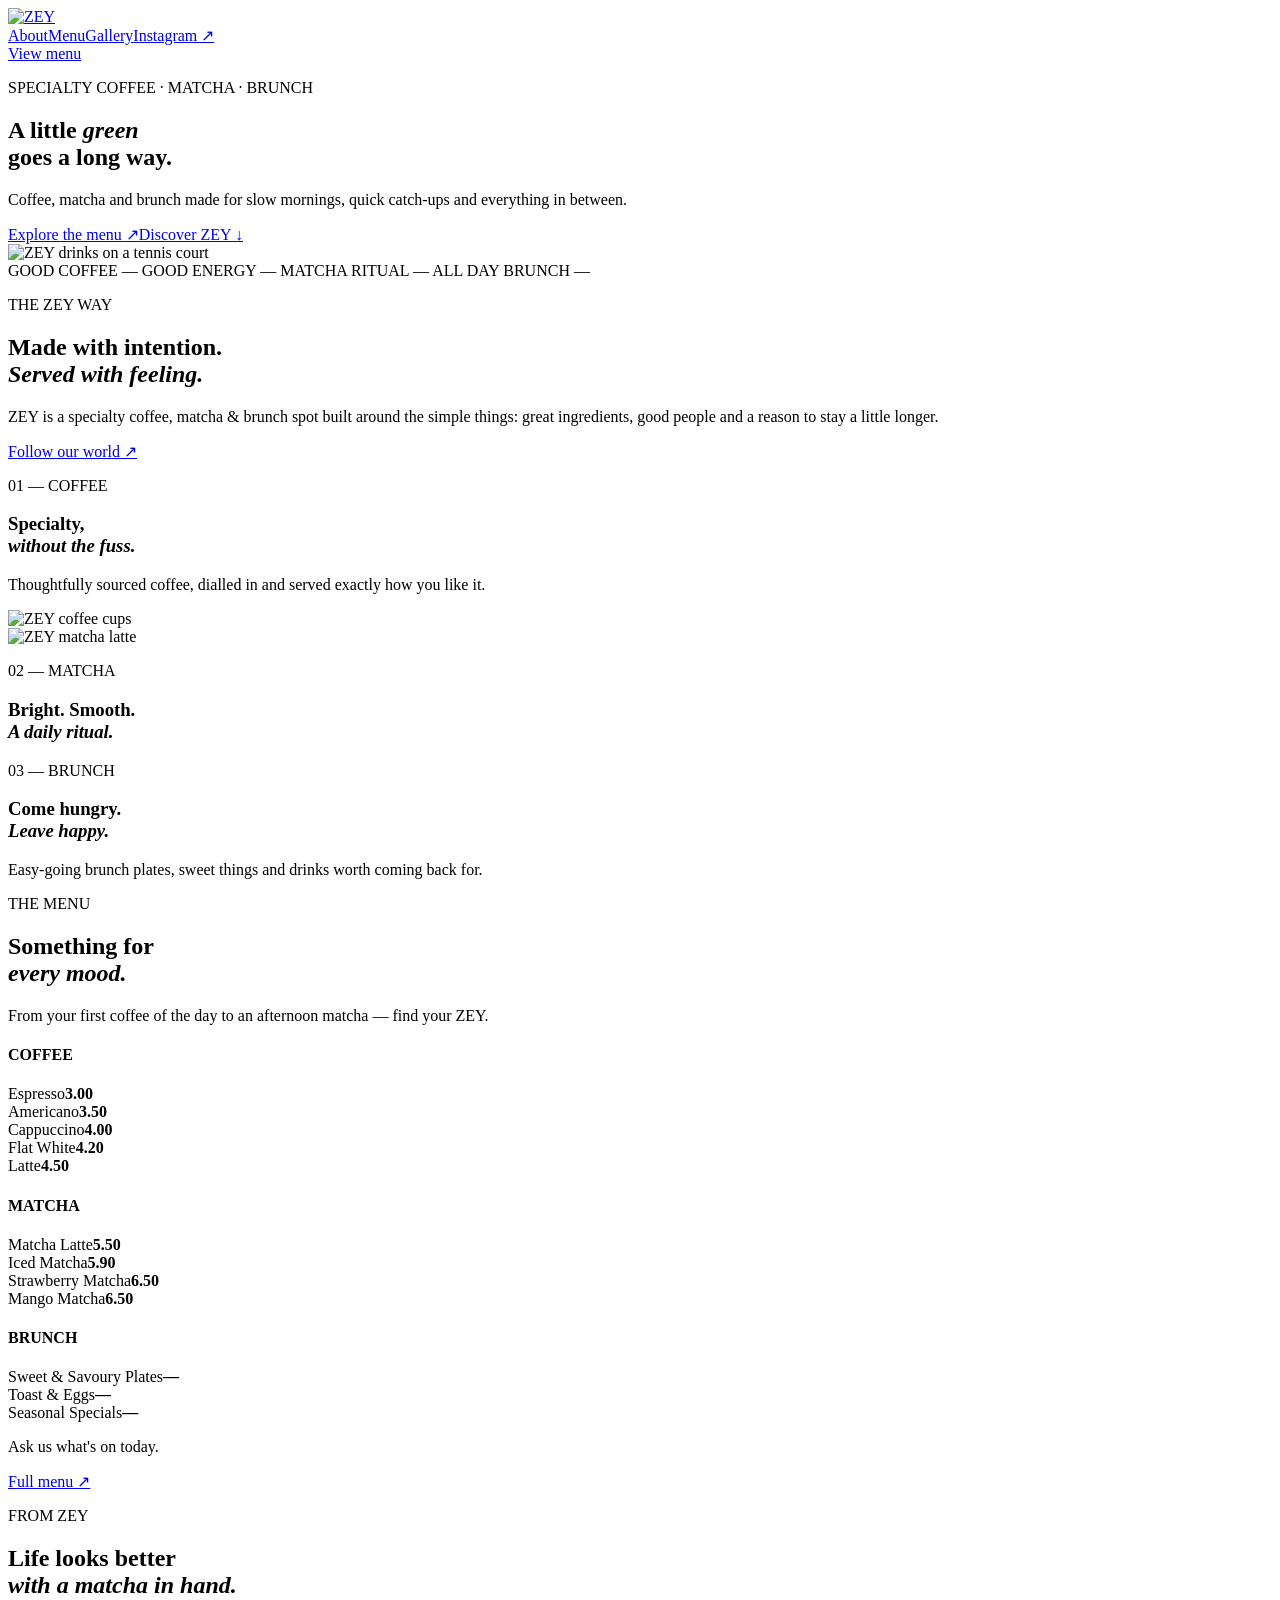
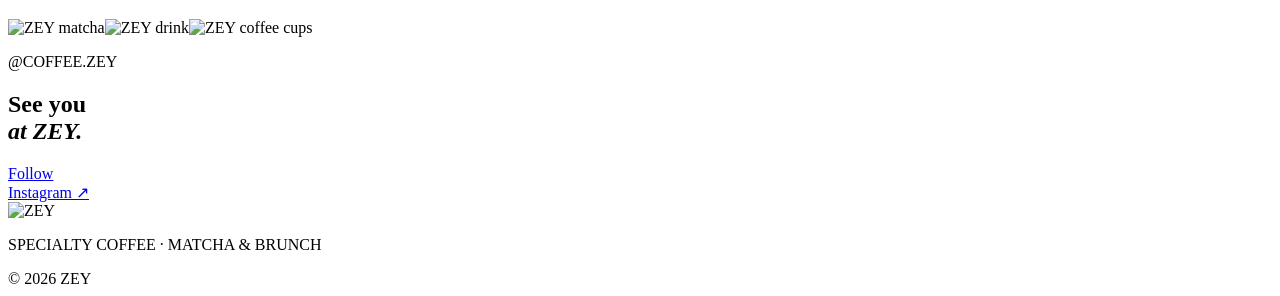
==== index.html @ 864c899f "Build initial Coffee Zey landing page" ====
<!doctype html><html lang="de"><head><meta charset="UTF-8"><meta name="viewport" content="width=device-width,initial-scale=1"><title>ZEY — Specialty Coffee, Matcha & Brunch</title><meta name="description" content="ZEY — Specialty Coffee, Matcha & Brunch."><link rel="preconnect" href="https://fonts.googleapis.com"><link rel="preconnect" href="https://fonts.gstatic.com" crossorigin><link href="https://fonts.googleapis.com/css2?family=DM+Sans:wght@400;500;600&family=Playfair+Display:ital,wght@0,500;0,600;1,500&display=swap" rel="stylesheet"><link rel="stylesheet" href="style.css"></head><body><header class="nav"><a class="brand" href="#top"><img src="assets/logo.png" alt="ZEY"></a><nav><a href="#story">About</a><a href="#menu">Menu</a><a href="#gallery">Gallery</a><a href="https://www.instagram.com/coffee.zey/" target="_blank" rel="noreferrer">Instagram ↗</a></nav><a class="nav-cta" href="#menu">View menu</a></header><main id="top"><section class="hero"><div class="hero-copy"><p class="eyebrow">SPECIALTY COFFEE · MATCHA · BRUNCH</p><h1>A little <em>green</em><br>goes a long way.</h1><p class="lead">Coffee, matcha and brunch made for slow mornings, quick catch-ups and everything in between.</p><div class="actions"><a class="button dark" href="#menu">Explore the menu <span>↗</span></a><a class="text-link" href="#story">Discover ZEY ↓</a></div></div><div class="hero-image"><img src="assets/tennis.png" alt="ZEY drinks on a tennis court"></div></section><section class="marquee"><div>GOOD COFFEE — GOOD ENERGY — MATCHA RITUAL — ALL DAY BRUNCH — </div></section><section class="intro" id="story"><div><p class="eyebrow">THE ZEY WAY</p><h2>Made with intention.<br><em>Served with feeling.</em></h2></div><div class="intro-text"><p>ZEY is a specialty coffee, matcha & brunch spot built around the simple things: great ingredients, good people and a reason to stay a little longer.</p><a class="text-link" href="https://www.instagram.com/coffee.zey/" target="_blank" rel="noreferrer">Follow our world ↗</a></div></section><section class="feature-grid"><article class="feature feature-dark"><p class="eyebrow">01 — COFFEE</p><h3>Specialty,<br><em>without the fuss.</em></h3><p>Thoughtfully sourced coffee, dialled in and served exactly how you like it.</p></article><article class="feature feature-image"><img src="assets/cups.png" alt="ZEY coffee cups"></article><article class="feature feature-matcha"><img src="assets/matcha-hand.png" alt="ZEY matcha latte"><div><p class="eyebrow">02 — MATCHA</p><h3>Bright. Smooth.<br><em>A daily ritual.</em></h3></div></article><article class="feature feature-cream"><p class="eyebrow">03 — BRUNCH</p><h3>Come hungry.<br><em>Leave happy.</em></h3><p>Easy-going brunch plates, sweet things and drinks worth coming back for.</p></article></section><section class="menu" id="menu"><div class="menu-head"><div><p class="eyebrow">THE MENU</p><h2>Something for<br><em>every mood.</em></h2></div><p>From your first coffee of the day to an afternoon matcha — find your ZEY.</p></div><div class="menu-columns"><div><h4>COFFEE</h4><div class="menu-item"><span>Espresso</span><b>3.00</b></div><div class="menu-item"><span>Americano</span><b>3.50</b></div><div class="menu-item"><span>Cappuccino</span><b>4.00</b></div><div class="menu-item"><span>Flat White</span><b>4.20</b></div><div class="menu-item"><span>Latte</span><b>4.50</b></div></div><div><h4>MATCHA</h4><div class="menu-item"><span>Matcha Latte</span><b>5.50</b></div><div class="menu-item"><span>Iced Matcha</span><b>5.90</b></div><div class="menu-item"><span>Strawberry Matcha</span><b>6.50</b></div><div class="menu-item"><span>Mango Matcha</span><b>6.50</b></div></div><div><h4>BRUNCH</h4><div class="menu-item"><span>Sweet & Savoury Plates</span><b>—</b></div><div class="menu-item"><span>Toast & Eggs</span><b>—</b></div><div class="menu-item"><span>Seasonal Specials</span><b>—</b></div><p class="small">Ask us what's on today.</p></div></div><a class="button cream" href="https://sites.google.com/view/coffee-zey-menu/startseite" target="_blank" rel="noreferrer">Full menu ↗</a></section><section class="gallery" id="gallery"><div class="gallery-title"><p class="eyebrow">FROM ZEY</p><h2>Life looks better<br><em>with a matcha in hand.</em></h2></div><div class="gallery-grid"><img src="assets/matcha-bag.png" alt="ZEY matcha"><img class="tall" src="assets/drink.png" alt="ZEY drink"><img src="assets/cups.png" alt="ZEY coffee cups"></div></section><section class="social"><div><p class="eyebrow">@COFFEE.ZEY</p><h2>See you<br><em>at ZEY.</em></h2></div><a class="circle-button" href="https://www.instagram.com/coffee.zey/" target="_blank" rel="noreferrer">Follow<br>Instagram ↗</a></section></main><footer><img src="assets/logo.png" alt="ZEY"><p>SPECIALTY COFFEE · MATCHA & BRUNCH</p><span>© 2026 ZEY</span></footer></body></html>
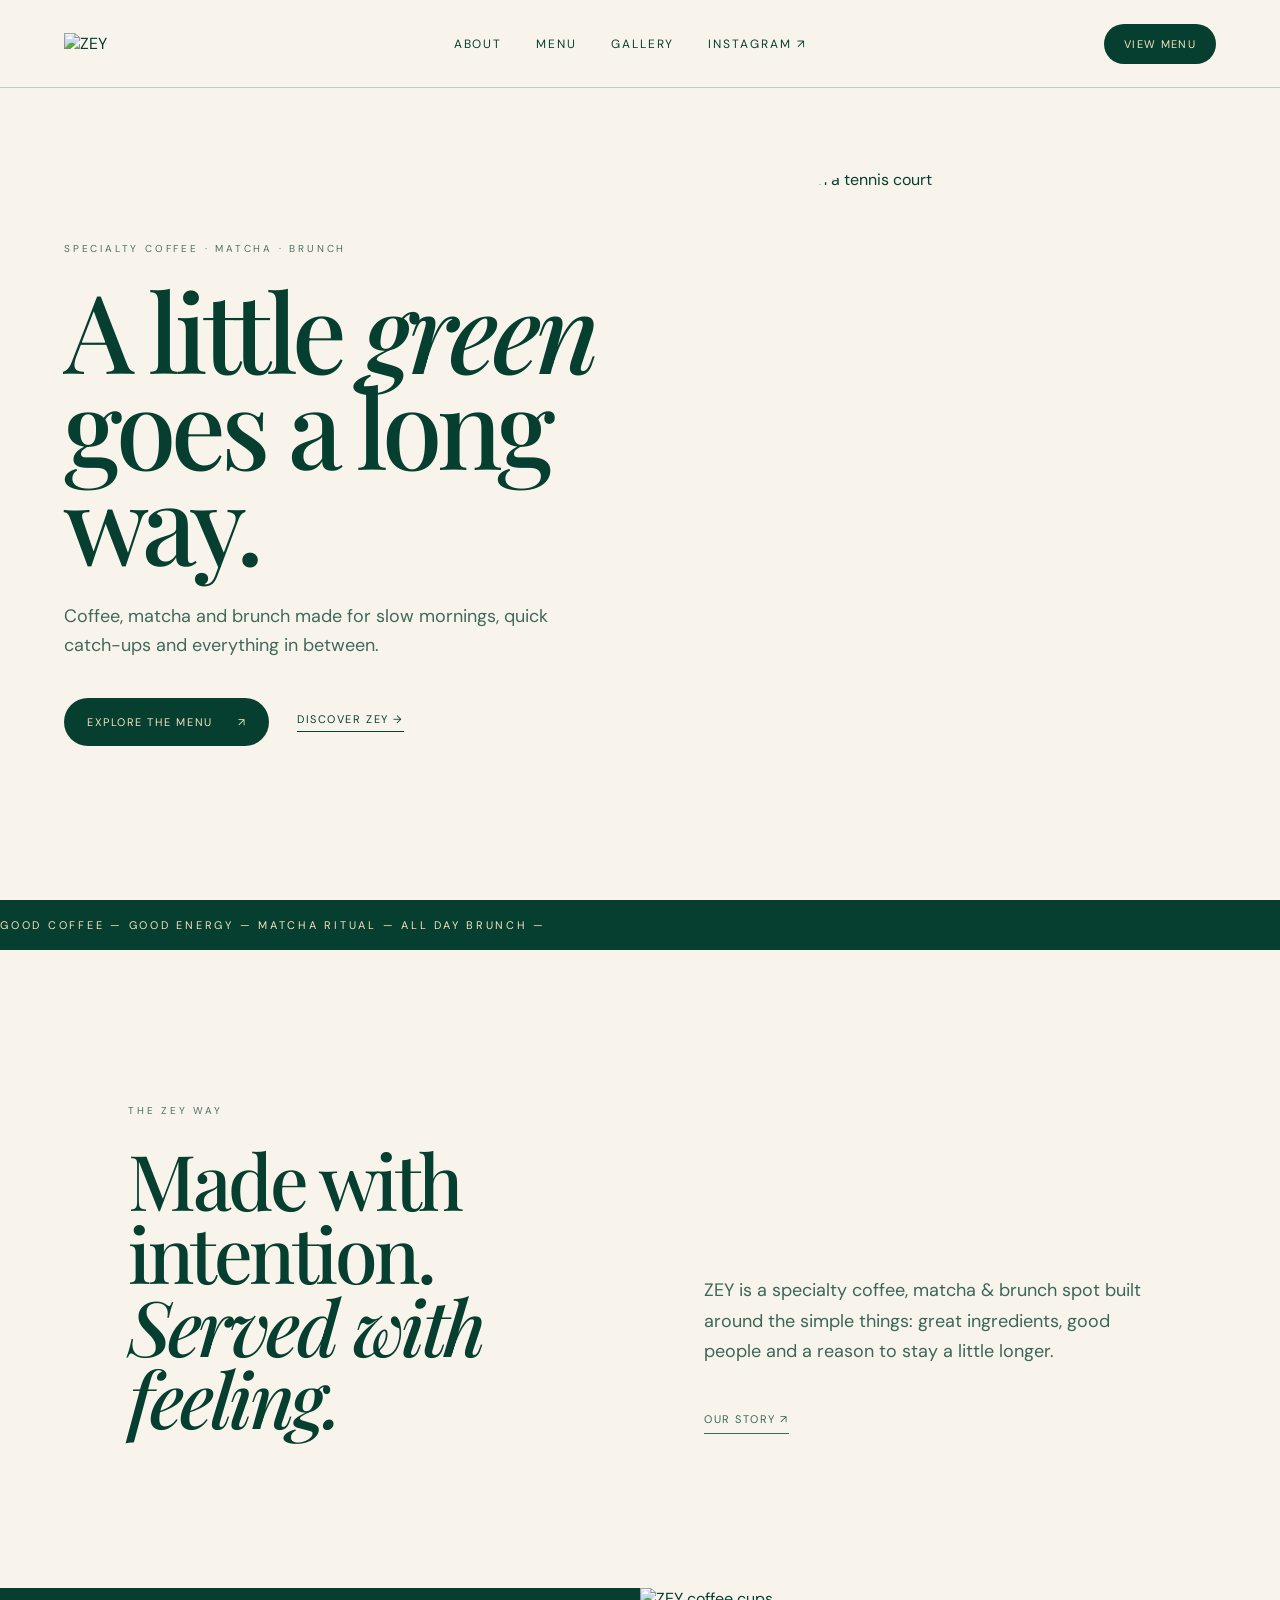
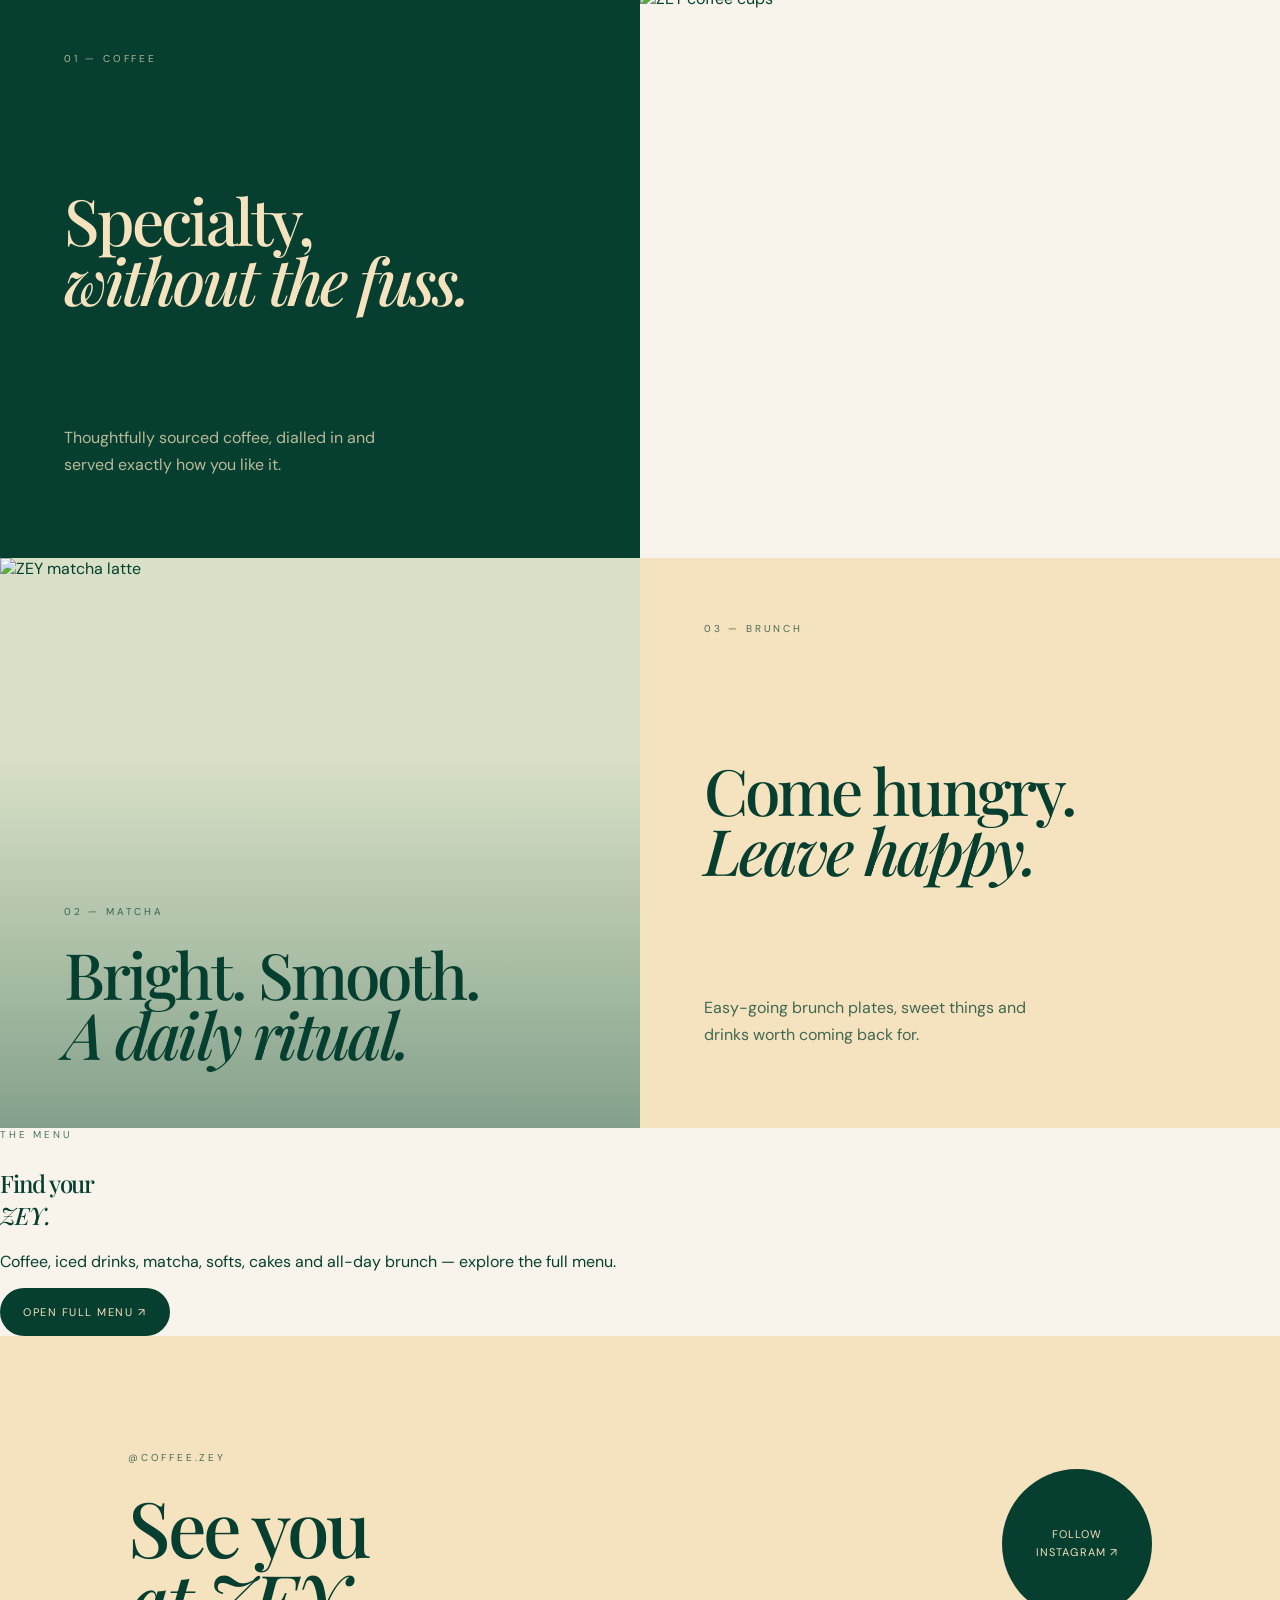
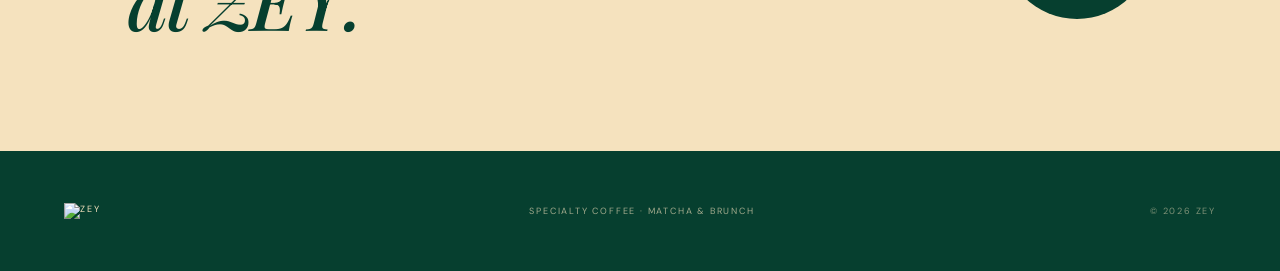
==== commit b701ed43: "Build multi-page ZEY homepage" ====
--- a/index.html
+++ b/index.html
@@ -1 +1,21 @@
-<!doctype html><html lang="de"><head><meta charset="UTF-8"><meta name="viewport" content="width=device-width,initial-scale=1"><title>ZEY — Specialty Coffee, Matcha & Brunch</title><meta name="description" content="ZEY — Specialty Coffee, Matcha & Brunch."><link rel="preconnect" href="https://fonts.googleapis.com"><link rel="preconnect" href="https://fonts.gstatic.com" crossorigin><link href="https://fonts.googleapis.com/css2?family=DM+Sans:wght@400;500;600&family=Playfair+Display:ital,wght@0,500;0,600;1,500&display=swap" rel="stylesheet"><link rel="stylesheet" href="style.css"></head><body><header class="nav"><a class="brand" href="#top"><img src="assets/logo.png" alt="ZEY"></a><nav><a href="#story">About</a><a href="#menu">Menu</a><a href="#gallery">Gallery</a><a href="https://www.instagram.com/coffee.zey/" target="_blank" rel="noreferrer">Instagram ↗</a></nav><a class="nav-cta" href="#menu">View menu</a></header><main id="top"><section class="hero"><div class="hero-copy"><p class="eyebrow">SPECIALTY COFFEE · MATCHA · BRUNCH</p><h1>A little <em>green</em><br>goes a long way.</h1><p class="lead">Coffee, matcha and brunch made for slow mornings, quick catch-ups and everything in between.</p><div class="actions"><a class="button dark" href="#menu">Explore the menu <span>↗</span></a><a class="text-link" href="#story">Discover ZEY ↓</a></div></div><div class="hero-image"><img src="assets/tennis.png" alt="ZEY drinks on a tennis court"></div></section><section class="marquee"><div>GOOD COFFEE — GOOD ENERGY — MATCHA RITUAL — ALL DAY BRUNCH — </div></section><section class="intro" id="story"><div><p class="eyebrow">THE ZEY WAY</p><h2>Made with intention.<br><em>Served with feeling.</em></h2></div><div class="intro-text"><p>ZEY is a specialty coffee, matcha & brunch spot built around the simple things: great ingredients, good people and a reason to stay a little longer.</p><a class="text-link" href="https://www.instagram.com/coffee.zey/" target="_blank" rel="noreferrer">Follow our world ↗</a></div></section><section class="feature-grid"><article class="feature feature-dark"><p class="eyebrow">01 — COFFEE</p><h3>Specialty,<br><em>without the fuss.</em></h3><p>Thoughtfully sourced coffee, dialled in and served exactly how you like it.</p></article><article class="feature feature-image"><img src="assets/cups.png" alt="ZEY coffee cups"></article><article class="feature feature-matcha"><img src="assets/matcha-hand.png" alt="ZEY matcha latte"><div><p class="eyebrow">02 — MATCHA</p><h3>Bright. Smooth.<br><em>A daily ritual.</em></h3></div></article><article class="feature feature-cream"><p class="eyebrow">03 — BRUNCH</p><h3>Come hungry.<br><em>Leave happy.</em></h3><p>Easy-going brunch plates, sweet things and drinks worth coming back for.</p></article></section><section class="menu" id="menu"><div class="menu-head"><div><p class="eyebrow">THE MENU</p><h2>Something for<br><em>every mood.</em></h2></div><p>From your first coffee of the day to an afternoon matcha — find your ZEY.</p></div><div class="menu-columns"><div><h4>COFFEE</h4><div class="menu-item"><span>Espresso</span><b>3.00</b></div><div class="menu-item"><span>Americano</span><b>3.50</b></div><div class="menu-item"><span>Cappuccino</span><b>4.00</b></div><div class="menu-item"><span>Flat White</span><b>4.20</b></div><div class="menu-item"><span>Latte</span><b>4.50</b></div></div><div><h4>MATCHA</h4><div class="menu-item"><span>Matcha Latte</span><b>5.50</b></div><div class="menu-item"><span>Iced Matcha</span><b>5.90</b></div><div class="menu-item"><span>Strawberry Matcha</span><b>6.50</b></div><div class="menu-item"><span>Mango Matcha</span><b>6.50</b></div></div><div><h4>BRUNCH</h4><div class="menu-item"><span>Sweet & Savoury Plates</span><b>—</b></div><div class="menu-item"><span>Toast & Eggs</span><b>—</b></div><div class="menu-item"><span>Seasonal Specials</span><b>—</b></div><p class="small">Ask us what's on today.</p></div></div><a class="button cream" href="https://sites.google.com/view/coffee-zey-menu/startseite" target="_blank" rel="noreferrer">Full menu ↗</a></section><section class="gallery" id="gallery"><div class="gallery-title"><p class="eyebrow">FROM ZEY</p><h2>Life looks better<br><em>with a matcha in hand.</em></h2></div><div class="gallery-grid"><img src="assets/matcha-bag.png" alt="ZEY matcha"><img class="tall" src="assets/drink.png" alt="ZEY drink"><img src="assets/cups.png" alt="ZEY coffee cups"></div></section><section class="social"><div><p class="eyebrow">@COFFEE.ZEY</p><h2>See you<br><em>at ZEY.</em></h2></div><a class="circle-button" href="https://www.instagram.com/coffee.zey/" target="_blank" rel="noreferrer">Follow<br>Instagram ↗</a></section></main><footer><img src="assets/logo.png" alt="ZEY"><p>SPECIALTY COFFEE · MATCHA & BRUNCH</p><span>© 2026 ZEY</span></footer></body></html>+<!doctype html>
+<html lang="en">
+<head>
+<meta charset="UTF-8"><meta name="viewport" content="width=device-width,initial-scale=1">
+<title>ZEY — Specialty Coffee, Matcha & Brunch</title>
+<meta name="description" content="ZEY — Specialty Coffee, Matcha & Brunch.">
+<link rel="preconnect" href="https://fonts.googleapis.com"><link rel="preconnect" href="https://fonts.gstatic.com" crossorigin>
+<link href="https://fonts.googleapis.com/css2?family=DM+Sans:wght@400;500;600&family=Playfair+Display:ital,wght@0,500;0,600;1,500&display=swap" rel="stylesheet"><link rel="stylesheet" href="style.css">
+</head>
+<body>
+<header class="nav"><a class="brand" href="index.html"><img src="assets/logo.png" alt="ZEY"></a><nav><a href="about.html">About</a><a href="menu.html">Menu</a><a href="gallery.html">Gallery</a><a href="https://www.instagram.com/coffee.zey/" target="_blank" rel="noreferrer">Instagram ↗</a></nav><a class="nav-cta" href="menu.html">View menu</a></header>
+<main>
+<section class="hero"><div class="hero-copy"><p class="eyebrow">SPECIALTY COFFEE · MATCHA · BRUNCH</p><h1>A little <em>green</em><br>goes a long way.</h1><p class="lead">Coffee, matcha and brunch made for slow mornings, quick catch-ups and everything in between.</p><div class="actions"><a class="button dark" href="menu.html">Explore the menu <span>↗</span></a><a class="text-link" href="about.html">Discover ZEY →</a></div></div><div class="hero-image"><img src="assets/tennis.png" alt="ZEY drinks on a tennis court"></div></section>
+<section class="marquee"><div>GOOD COFFEE — GOOD ENERGY — MATCHA RITUAL — ALL DAY BRUNCH — </div></section>
+<section class="intro"><div><p class="eyebrow">THE ZEY WAY</p><h2>Made with intention.<br><em>Served with feeling.</em></h2></div><div class="intro-text"><p>ZEY is a specialty coffee, matcha & brunch spot built around the simple things: great ingredients, good people and a reason to stay a little longer.</p><a class="text-link" href="about.html">Our story ↗</a></div></section>
+<section class="feature-grid"><article class="feature feature-dark"><p class="eyebrow">01 — COFFEE</p><h3>Specialty,<br><em>without the fuss.</em></h3><p>Thoughtfully sourced coffee, dialled in and served exactly how you like it.</p></article><article class="feature feature-image"><img src="assets/cups.png" alt="ZEY coffee cups"></article><article class="feature feature-matcha"><img src="assets/matcha-hand.png" alt="ZEY matcha latte"><div><p class="eyebrow">02 — MATCHA</p><h3>Bright. Smooth.<br><em>A daily ritual.</em></h3></div></article><article class="feature feature-cream"><p class="eyebrow">03 — BRUNCH</p><h3>Come hungry.<br><em>Leave happy.</em></h3><p>Easy-going brunch plates, sweet things and drinks worth coming back for.</p></article></section>
+<section class="home-menu"><div><p class="eyebrow">THE MENU</p><h2>Find your<br><em>ZEY.</em></h2></div><p class="home-menu-copy">Coffee, iced drinks, matcha, softs, cakes and all-day brunch — explore the full menu.</p><a class="button dark" href="menu.html">Open full menu ↗</a></section>
+<section class="social"><div><p class="eyebrow">@COFFEE.ZEY</p><h2>See you<br><em>at ZEY.</em></h2></div><a class="circle-button" href="https://www.instagram.com/coffee.zey/" target="_blank" rel="noreferrer">Follow<br>Instagram ↗</a></section>
+</main>
+<footer><img src="assets/logo.png" alt="ZEY"><p>SPECIALTY COFFEE · MATCHA & BRUNCH</p><span>© 2026 ZEY</span></footer>
+</body></html>
--- a/style.css
+++ b/style.css
@@ -0,0 +1 @@
+:root{--green:#063f2f;--cream:#f5e2be;--ink:#10382d;--paper:#f8f4eb;--line:rgba(6,63,47,.22)}*{box-sizing:border-box}html{scroll-behavior:smooth}body{margin:0;background:var(--paper);color:var(--green);font-family:'DM Sans',sans-serif}a{color:inherit;text-decoration:none}.nav{height:88px;padding:0 5vw;display:flex;align-items:center;justify-content:space-between;border-bottom:1px solid var(--line);position:sticky;top:0;background:rgba(248,244,235,.92);backdrop-filter:blur(12px);z-index:10}.brand img{width:92px;display:block}.nav nav{display:flex;gap:34px;font-size:12px;letter-spacing:.16em;text-transform:uppercase}.nav nav a{transition:opacity .2s}.nav nav a:hover{opacity:.55}.nav-cta{background:var(--green);color:var(--cream);padding:13px 20px;border-radius:100px;font-size:11px;letter-spacing:.12em;text-transform:uppercase}.hero{min-height:calc(100vh - 88px);padding:6vw 5vw;display:grid;grid-template-columns:1fr .9fr;gap:7vw;align-items:center}.hero-copy{max-width:720px}.eyebrow{font-size:10px;letter-spacing:.28em;text-transform:uppercase;margin:0 0 26px;opacity:.72}.hero h1,h2,h3{font-family:'Playfair Display',serif;font-weight:500;letter-spacing:-.045em}.hero h1{font-size:clamp(64px,8.5vw,132px);line-height:.88;margin:0 0 34px}.hero h1 em,h2 em,h3 em{font-weight:500}.lead{font-size:18px;line-height:1.6;max-width:500px;opacity:.76}.actions{display:flex;align-items:center;gap:28px;margin-top:38px}.button{display:inline-flex;gap:25px;align-items:center;padding:17px 23px;border-radius:100px;font-size:11px;letter-spacing:.14em;text-transform:uppercase}.button.dark{background:var(--green);color:var(--cream)}.button.cream{background:var(--cream);color:var(--green);margin-top:42px}.text-link{font-size:11px;letter-spacing:.14em;text-transform:uppercase;border-bottom:1px solid currentColor;padding-bottom:5px}.hero-image{height:650px;overflow:hidden;border-radius:180px 180px 0 0}.hero-image img{width:100%;height:100%;object-fit:cover;display:block}.marquee{background:var(--green);color:var(--cream);overflow:hidden;white-space:nowrap;padding:18px 0;font-size:11px;letter-spacing:.25em}.marquee div{animation:scroll 24s linear infinite;width:max-content}@keyframes scroll{to{transform:translateX(-30%)}}.intro{padding:12vw 10vw;display:grid;grid-template-columns:1fr 1fr;gap:10vw;align-items:end}.intro h2,.menu h2,.gallery h2,.social h2{font-size:clamp(48px,6vw,90px);line-height:.95;margin:0}.intro-text{max-width:470px;font-size:18px;line-height:1.7;opacity:.78}.intro-text .text-link{display:inline-block;margin-top:25px}.feature-grid{display:grid;grid-template-columns:1fr 1fr}.feature{min-height:570px;padding:5vw;display:flex;flex-direction:column;justify-content:space-between}.feature-dark{background:var(--green);color:var(--cream)}.feature h3{font-size:clamp(45px,5vw,78px);line-height:.94;margin:0}.feature p:last-child{max-width:340px;line-height:1.65;opacity:.75}.feature-image{padding:0}.feature-image img,.feature-matcha img{width:100%;height:100%;object-fit:cover}.feature-matcha{padding:0;position:relative;overflow:hidden;background:#d8e1c7;color:var(--green)}.feature-matcha img{position:absolute;inset:0}.feature-matcha div{position:relative;z-index:1;padding:5vw;min-height:570px;display:flex;flex-direction:column;justify-content:flex-end;background:linear-gradient(transparent 35%,rgba(6,63,47,.4))}.feature-cream{background:var(--cream)}.menu{background:var(--green);color:var(--cream);padding:10vw 10vw 11vw}.menu-head{display:flex;justify-content:space-between;gap:10vw;align-items:end;margin-bottom:7vw}.menu-head>p{max-width:350px;line-height:1.7;opacity:.7}.menu-columns{display:grid;grid-template-columns:repeat(3,1fr);gap:7vw}.menu-columns h4{font-size:11px;letter-spacing:.25em;border-bottom:1px solid rgba(245,226,190,.3);padding-bottom:18px}.menu-item{display:flex;justify-content:space-between;gap:20px;padding:17px 0;border-bottom:1px solid rgba(245,226,190,.12);font-size:14px}.menu-item b{font-weight:400}.small{font-size:11px;opacity:.55;margin-top:20px}.gallery{padding:11vw 5vw}.gallery-title{text-align:center;margin-bottom:7vw}.gallery-grid{display:grid;grid-template-columns:1fr 1.25fr 1fr;gap:18px;align-items:start}.gallery-grid img{width:100%;height:430px;object-fit:cover}.gallery-grid .tall{height:590px}.social{background:var(--cream);padding:9vw 10vw;display:flex;align-items:center;justify-content:space-between;gap:40px}.circle-button{width:150px;height:150px;border-radius:50%;background:var(--green);color:var(--cream);display:grid;place-content:center;text-align:center;font-size:11px;letter-spacing:.1em;text-transform:uppercase;line-height:1.6}footer{background:var(--green);color:var(--cream);padding:45px 5vw;display:flex;align-items:center;justify-content:space-between;font-size:9px;letter-spacing:.2em}footer img{width:70px}footer p{opacity:.65}footer span{opacity:.5}@media(max-width:800px){.nav{height:72px;padding:0 22px}.nav nav{display:none}.nav-cta{padding:11px 15px}.hero{grid-template-columns:1fr;padding:55px 22px 30px;gap:45px}.hero h1{font-size:clamp(58px,17vw,100px)}.hero-image{height:500px;border-radius:120px 120px 0 0}.intro{grid-template-columns:1fr;padding:90px 22px;gap:45px}.feature-grid{grid-template-columns:1fr}.feature{min-height:480px;padding:45px 22px}.feature-matcha div{min-height:480px;padding:45px 22px}.menu{padding:80px 22px}.menu-head{display:block;margin-bottom:55px}.menu-head>p{margin-top:35px}.menu-columns{grid-template-columns:1fr;gap:35px}.gallery{padding:85px 22px}.gallery-grid{grid-template-columns:1fr 1fr;gap:10px}.gallery-grid img{height:270px}.gallery-grid .tall{height:390px;grid-row:span 2}.social{padding:75px 22px}.circle-button{width:125px;height:125px}footer{padding:30px 22px;gap:20px;flex-wrap:wrap}footer p{order:3;width:100%}}
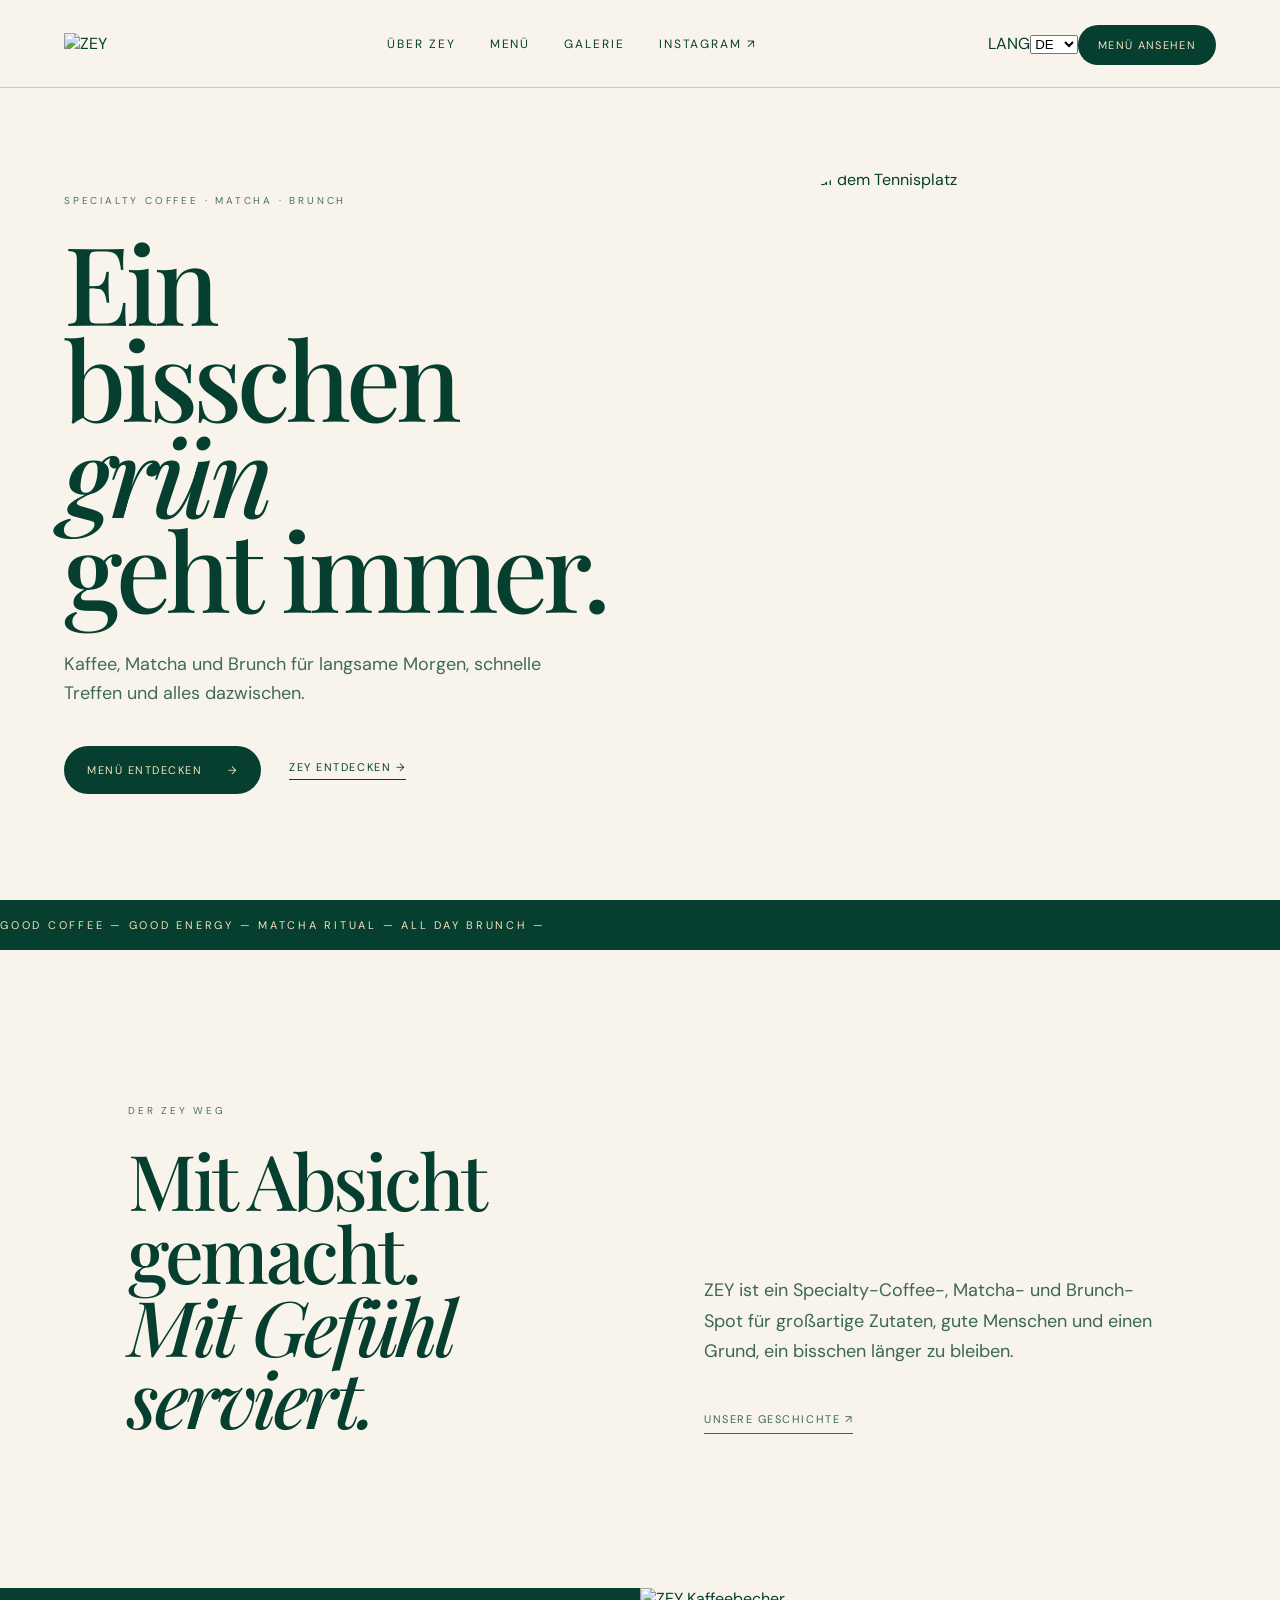
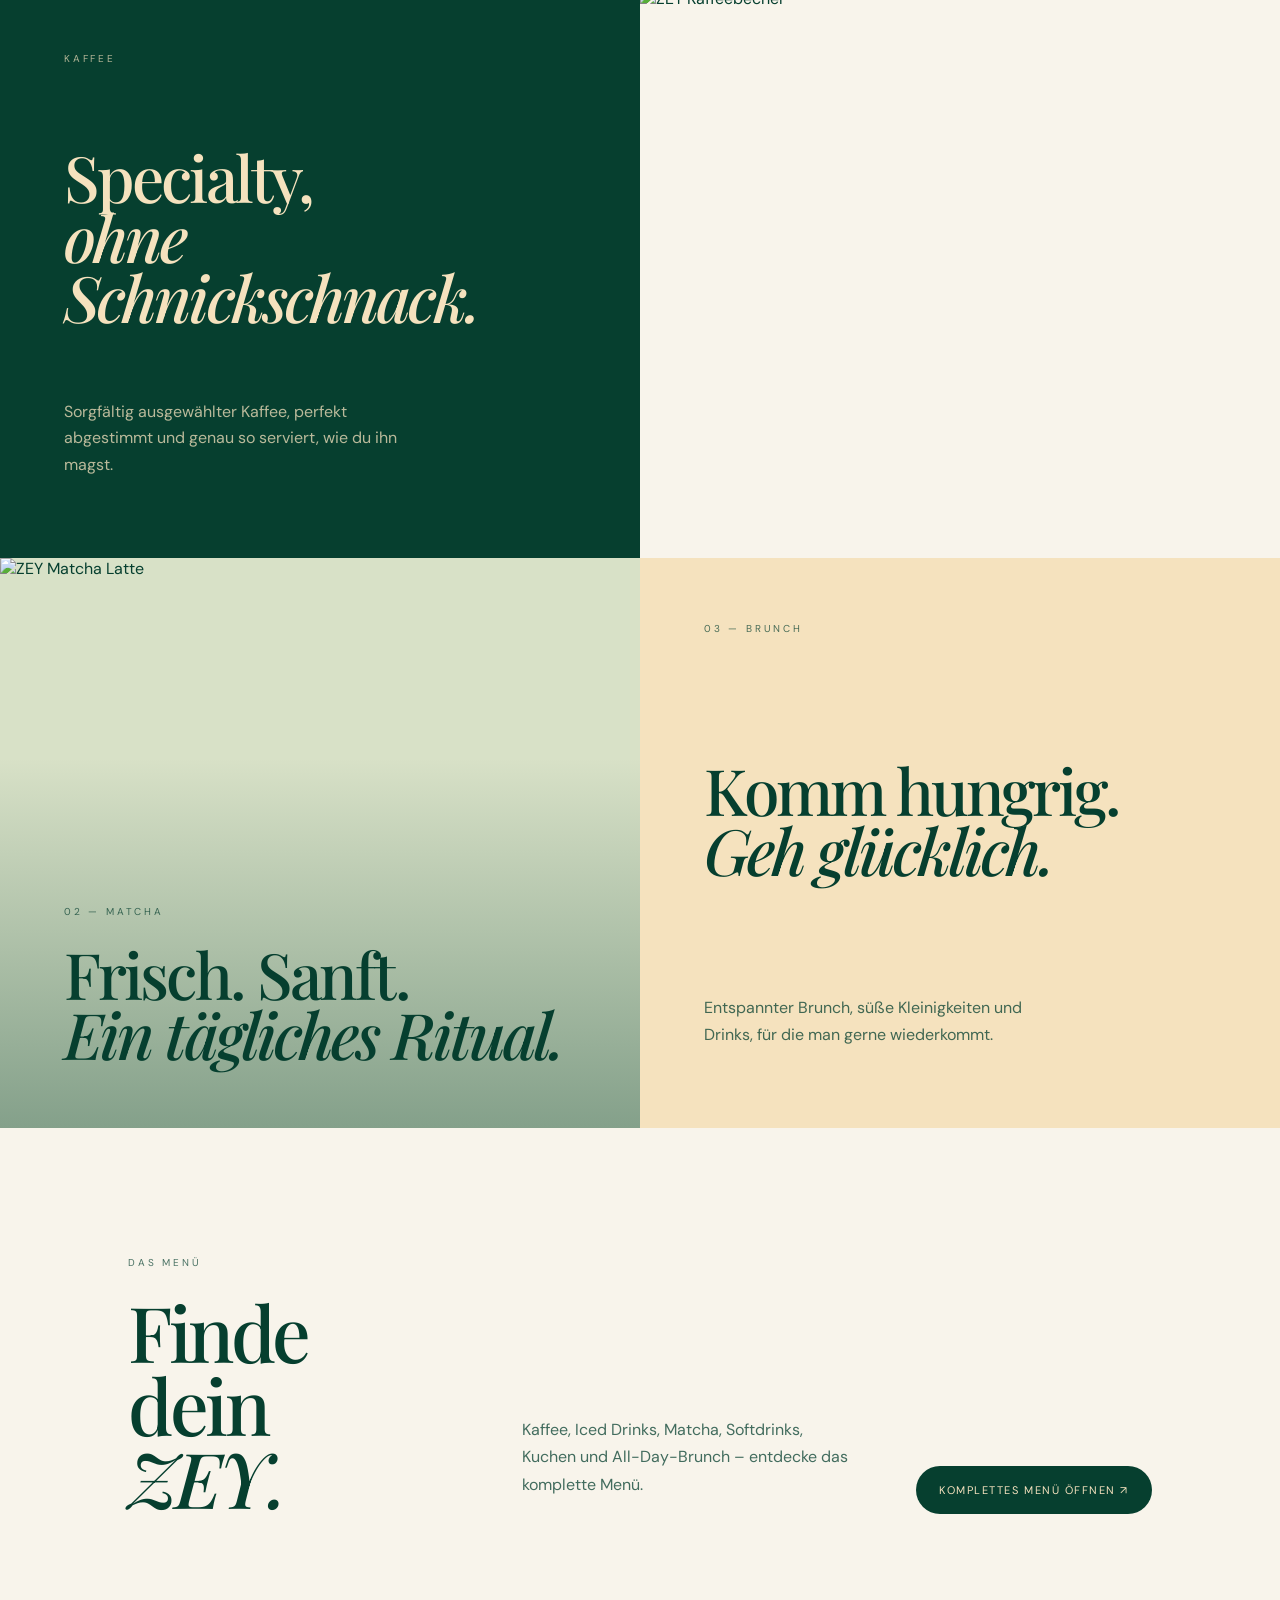
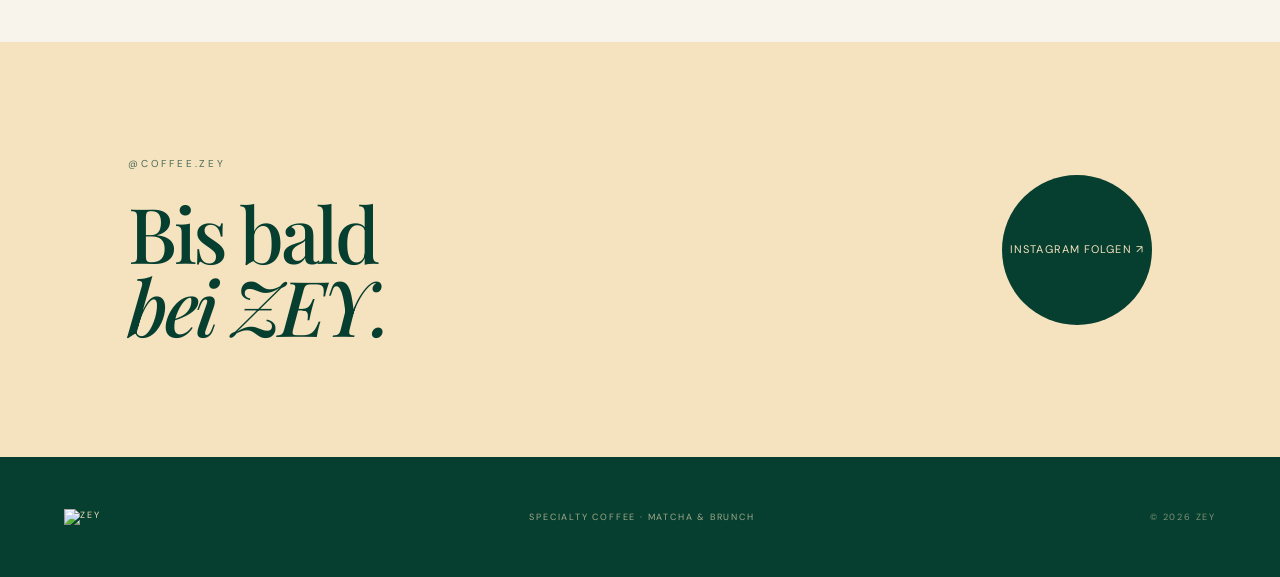
==== commit 4ee03b9a: "Make ZEY homepage German and multilingual" ====
--- a/index.html
+++ b/index.html
@@ -1,21 +1 @@
-<!doctype html>
-<html lang="en">
-<head>
-<meta charset="UTF-8"><meta name="viewport" content="width=device-width,initial-scale=1">
-<title>ZEY — Specialty Coffee, Matcha & Brunch</title>
-<meta name="description" content="ZEY — Specialty Coffee, Matcha & Brunch.">
-<link rel="preconnect" href="https://fonts.googleapis.com"><link rel="preconnect" href="https://fonts.gstatic.com" crossorigin>
-<link href="https://fonts.googleapis.com/css2?family=DM+Sans:wght@400;500;600&family=Playfair+Display:ital,wght@0,500;0,600;1,500&display=swap" rel="stylesheet"><link rel="stylesheet" href="style.css">
-</head>
-<body>
-<header class="nav"><a class="brand" href="index.html"><img src="assets/logo.png" alt="ZEY"></a><nav><a href="about.html">About</a><a href="menu.html">Menu</a><a href="gallery.html">Gallery</a><a href="https://www.instagram.com/coffee.zey/" target="_blank" rel="noreferrer">Instagram ↗</a></nav><a class="nav-cta" href="menu.html">View menu</a></header>
-<main>
-<section class="hero"><div class="hero-copy"><p class="eyebrow">SPECIALTY COFFEE · MATCHA · BRUNCH</p><h1>A little <em>green</em><br>goes a long way.</h1><p class="lead">Coffee, matcha and brunch made for slow mornings, quick catch-ups and everything in between.</p><div class="actions"><a class="button dark" href="menu.html">Explore the menu <span>↗</span></a><a class="text-link" href="about.html">Discover ZEY →</a></div></div><div class="hero-image"><img src="assets/tennis.png" alt="ZEY drinks on a tennis court"></div></section>
-<section class="marquee"><div>GOOD COFFEE — GOOD ENERGY — MATCHA RITUAL — ALL DAY BRUNCH — </div></section>
-<section class="intro"><div><p class="eyebrow">THE ZEY WAY</p><h2>Made with intention.<br><em>Served with feeling.</em></h2></div><div class="intro-text"><p>ZEY is a specialty coffee, matcha & brunch spot built around the simple things: great ingredients, good people and a reason to stay a little longer.</p><a class="text-link" href="about.html">Our story ↗</a></div></section>
-<section class="feature-grid"><article class="feature feature-dark"><p class="eyebrow">01 — COFFEE</p><h3>Specialty,<br><em>without the fuss.</em></h3><p>Thoughtfully sourced coffee, dialled in and served exactly how you like it.</p></article><article class="feature feature-image"><img src="assets/cups.png" alt="ZEY coffee cups"></article><article class="feature feature-matcha"><img src="assets/matcha-hand.png" alt="ZEY matcha latte"><div><p class="eyebrow">02 — MATCHA</p><h3>Bright. Smooth.<br><em>A daily ritual.</em></h3></div></article><article class="feature feature-cream"><p class="eyebrow">03 — BRUNCH</p><h3>Come hungry.<br><em>Leave happy.</em></h3><p>Easy-going brunch plates, sweet things and drinks worth coming back for.</p></article></section>
-<section class="home-menu"><div><p class="eyebrow">THE MENU</p><h2>Find your<br><em>ZEY.</em></h2></div><p class="home-menu-copy">Coffee, iced drinks, matcha, softs, cakes and all-day brunch — explore the full menu.</p><a class="button dark" href="menu.html">Open full menu ↗</a></section>
-<section class="social"><div><p class="eyebrow">@COFFEE.ZEY</p><h2>See you<br><em>at ZEY.</em></h2></div><a class="circle-button" href="https://www.instagram.com/coffee.zey/" target="_blank" rel="noreferrer">Follow<br>Instagram ↗</a></section>
-</main>
-<footer><img src="assets/logo.png" alt="ZEY"><p>SPECIALTY COFFEE · MATCHA & BRUNCH</p><span>© 2026 ZEY</span></footer>
-</body></html>+<!doctype html><html lang="de"><head><meta charset="UTF-8"><meta name="viewport" content="width=device-width,initial-scale=1"><title>ZEY — Specialty Coffee, Matcha & Brunch</title><meta name="description" content="ZEY — Specialty Coffee, Matcha & Brunch."><link rel="preconnect" href="https://fonts.googleapis.com"><link rel="preconnect" href="https://fonts.gstatic.com" crossorigin><link href="https://fonts.googleapis.com/css2?family=DM+Sans:wght@400;500;600&family=Playfair+Display:ital,wght@0,500;0,600;1,500&display=swap" rel="stylesheet"><link rel="stylesheet" href="style.css"></head><body><header class="nav"><a class="brand" href="index.html"><img src="assets/logo.png" alt="ZEY"></a><nav><a href="about.html" data-i18n="about">Über ZEY</a><a href="menu.html" data-i18n="menu">Menü</a><a href="gallery.html" data-i18n="gallery">Galerie</a><a href="https://www.instagram.com/coffee.zey/" target="_blank" rel="noreferrer" data-i18n="instagram">Instagram ↗</a></nav><div class="nav-actions"><label class="language"><span>LANG</span><select id="language" aria-label="Language"><option value="de">DE</option><option value="en">EN</option><option value="tr">TR</option><option value="zh">中文</option><option value="fr">FR</option><option value="es">ES</option></select></label><a class="nav-cta" href="menu.html" data-i18n="view">Menü ansehen</a></div></header><main><section class="hero"><div class="hero-copy"><p class="eyebrow">SPECIALTY COFFEE · MATCHA · BRUNCH</p><h1 data-i18n="hero">Ein bisschen <em>grün</em><br>geht immer.</h1><p class="lead" data-i18n="lead">Kaffee, Matcha und Brunch für langsame Morgen, schnelle Treffen und alles dazwischen.</p><div class="actions"><a class="button dark" href="menu.html"><span data-i18n="explore">Menü entdecken</span><span class="arrow">→</span></a><a class="text-link" href="about.html" data-i18n="discover">ZEY entdecken →</a></div></div><div class="hero-image"><img src="assets/tennis.png" alt="ZEY Drinks auf dem Tennisplatz"></div></section><section class="marquee"><div>GOOD COFFEE — GOOD ENERGY — MATCHA RITUAL — ALL DAY BRUNCH — </div></section><section class="intro"><div><p class="eyebrow" data-i18n="way">DER ZEY WEG</p><h2 data-i18n="made">Mit Absicht gemacht.<br><em>Mit Gefühl serviert.</em></h2></div><div class="intro-text"><p data-i18n="intro">ZEY ist ein Specialty-Coffee-, Matcha- und Brunch-Spot für großartige Zutaten, gute Menschen und einen Grund, ein bisschen länger zu bleiben.</p><a class="text-link" href="about.html" data-i18n="story">Unsere Geschichte ↗</a></div></section><section class="feature-grid"><article class="feature feature-dark"><p class="eyebrow" data-i18n="coffee">KAFFEE</p><h3 data-i18n="coffeeTitle">Specialty,<br><em>ohne Schnickschnack.</em></h3><p data-i18n="coffeeText">Sorgfältig ausgewählter Kaffee, perfekt abgestimmt und genau so serviert, wie du ihn magst.</p></article><article class="feature feature-image"><img src="assets/cups.png" alt="ZEY Kaffeebecher"></article><article class="feature feature-matcha"><img src="assets/matcha-hand.png" alt="ZEY Matcha Latte"><div><p class="eyebrow">02 — <span data-i18n="matcha">MATCHA</span></p><h3 data-i18n="matchaTitle">Frisch. Sanft.<br><em>Ein tägliches Ritual.</em></h3></div></article><article class="feature feature-cream"><p class="eyebrow">03 — <span data-i18n="brunch">BRUNCH</span></p><h3 data-i18n="brunchTitle">Komm hungrig.<br><em>Geh glücklich.</em></h3><p data-i18n="brunchText">Entspannter Brunch, süße Kleinigkeiten und Drinks, für die man gerne wiederkommt.</p></article></section><section class="home-menu"><div><p class="eyebrow" data-i18n="menuLabel">DAS MENÜ</p><h2 data-i18n="menuTitle">Finde dein<br><em>ZEY.</em></h2></div><p class="home-menu-copy" data-i18n="menuText">Kaffee, Iced Drinks, Matcha, Softdrinks, Kuchen und All-Day-Brunch – entdecke das komplette Menü.</p><a class="button dark" href="menu.html" data-i18n="open">Komplettes Menü öffnen ↗</a></section><section class="social"><div><p class="eyebrow">@COFFEE.ZEY</p><h2 data-i18n="see">Bis bald<br><em>bei ZEY.</em></h2></div><a class="circle-button" href="https://www.instagram.com/coffee.zey/" target="_blank" rel="noreferrer" data-i18n="follow">Instagram folgen ↗</a></section></main><footer><img src="assets/logo.png" alt="ZEY"><p data-i18n="footer">SPECIALTY COFFEE · MATCHA & BRUNCH</p><span>© 2026 ZEY</span></footer><script src="lang.js"></script></body></html>
--- a/style.css
+++ b/style.css
@@ -1 +1 @@
-:root{--green:#063f2f;--cream:#f5e2be;--ink:#10382d;--paper:#f8f4eb;--line:rgba(6,63,47,.22)}*{box-sizing:border-box}html{scroll-behavior:smooth}body{margin:0;background:var(--paper);color:var(--green);font-family:'DM Sans',sans-serif}a{color:inherit;text-decoration:none}.nav{height:88px;padding:0 5vw;display:flex;align-items:center;justify-content:space-between;border-bottom:1px solid var(--line);position:sticky;top:0;background:rgba(248,244,235,.92);backdrop-filter:blur(12px);z-index:10}.brand img{width:92px;display:block}.nav nav{display:flex;gap:34px;font-size:12px;letter-spacing:.16em;text-transform:uppercase}.nav nav a{transition:opacity .2s}.nav nav a:hover{opacity:.55}.nav-cta{background:var(--green);color:var(--cream);padding:13px 20px;border-radius:100px;font-size:11px;letter-spacing:.12em;text-transform:uppercase}.hero{min-height:calc(100vh - 88px);padding:6vw 5vw;display:grid;grid-template-columns:1fr .9fr;gap:7vw;align-items:center}.hero-copy{max-width:720px}.eyebrow{font-size:10px;letter-spacing:.28em;text-transform:uppercase;margin:0 0 26px;opacity:.72}.hero h1,h2,h3{font-family:'Playfair Display',serif;font-weight:500;letter-spacing:-.045em}.hero h1{font-size:clamp(64px,8.5vw,132px);line-height:.88;margin:0 0 34px}.hero h1 em,h2 em,h3 em{font-weight:500}.lead{font-size:18px;line-height:1.6;max-width:500px;opacity:.76}.actions{display:flex;align-items:center;gap:28px;margin-top:38px}.button{display:inline-flex;gap:25px;align-items:center;padding:17px 23px;border-radius:100px;font-size:11px;letter-spacing:.14em;text-transform:uppercase}.button.dark{background:var(--green);color:var(--cream)}.button.cream{background:var(--cream);color:var(--green);margin-top:42px}.text-link{font-size:11px;letter-spacing:.14em;text-transform:uppercase;border-bottom:1px solid currentColor;padding-bottom:5px}.hero-image{height:650px;overflow:hidden;border-radius:180px 180px 0 0}.hero-image img{width:100%;height:100%;object-fit:cover;display:block}.marquee{background:var(--green);color:var(--cream);overflow:hidden;white-space:nowrap;padding:18px 0;font-size:11px;letter-spacing:.25em}.marquee div{animation:scroll 24s linear infinite;width:max-content}@keyframes scroll{to{transform:translateX(-30%)}}.intro{padding:12vw 10vw;display:grid;grid-template-columns:1fr 1fr;gap:10vw;align-items:end}.intro h2,.menu h2,.gallery h2,.social h2{font-size:clamp(48px,6vw,90px);line-height:.95;margin:0}.intro-text{max-width:470px;font-size:18px;line-height:1.7;opacity:.78}.intro-text .text-link{display:inline-block;margin-top:25px}.feature-grid{display:grid;grid-template-columns:1fr 1fr}.feature{min-height:570px;padding:5vw;display:flex;flex-direction:column;justify-content:space-between}.feature-dark{background:var(--green);color:var(--cream)}.feature h3{font-size:clamp(45px,5vw,78px);line-height:.94;margin:0}.feature p:last-child{max-width:340px;line-height:1.65;opacity:.75}.feature-image{padding:0}.feature-image img,.feature-matcha img{width:100%;height:100%;object-fit:cover}.feature-matcha{padding:0;position:relative;overflow:hidden;background:#d8e1c7;color:var(--green)}.feature-matcha img{position:absolute;inset:0}.feature-matcha div{position:relative;z-index:1;padding:5vw;min-height:570px;display:flex;flex-direction:column;justify-content:flex-end;background:linear-gradient(transparent 35%,rgba(6,63,47,.4))}.feature-cream{background:var(--cream)}.menu{background:var(--green);color:var(--cream);padding:10vw 10vw 11vw}.menu-head{display:flex;justify-content:space-between;gap:10vw;align-items:end;margin-bottom:7vw}.menu-head>p{max-width:350px;line-height:1.7;opacity:.7}.menu-columns{display:grid;grid-template-columns:repeat(3,1fr);gap:7vw}.menu-columns h4{font-size:11px;letter-spacing:.25em;border-bottom:1px solid rgba(245,226,190,.3);padding-bottom:18px}.menu-item{display:flex;justify-content:space-between;gap:20px;padding:17px 0;border-bottom:1px solid rgba(245,226,190,.12);font-size:14px}.menu-item b{font-weight:400}.small{font-size:11px;opacity:.55;margin-top:20px}.gallery{padding:11vw 5vw}.gallery-title{text-align:center;margin-bottom:7vw}.gallery-grid{display:grid;grid-template-columns:1fr 1.25fr 1fr;gap:18px;align-items:start}.gallery-grid img{width:100%;height:430px;object-fit:cover}.gallery-grid .tall{height:590px}.social{background:var(--cream);padding:9vw 10vw;display:flex;align-items:center;justify-content:space-between;gap:40px}.circle-button{width:150px;height:150px;border-radius:50%;background:var(--green);color:var(--cream);display:grid;place-content:center;text-align:center;font-size:11px;letter-spacing:.1em;text-transform:uppercase;line-height:1.6}footer{background:var(--green);color:var(--cream);padding:45px 5vw;display:flex;align-items:center;justify-content:space-between;font-size:9px;letter-spacing:.2em}footer img{width:70px}footer p{opacity:.65}footer span{opacity:.5}@media(max-width:800px){.nav{height:72px;padding:0 22px}.nav nav{display:none}.nav-cta{padding:11px 15px}.hero{grid-template-columns:1fr;padding:55px 22px 30px;gap:45px}.hero h1{font-size:clamp(58px,17vw,100px)}.hero-image{height:500px;border-radius:120px 120px 0 0}.intro{grid-template-columns:1fr;padding:90px 22px;gap:45px}.feature-grid{grid-template-columns:1fr}.feature{min-height:480px;padding:45px 22px}.feature-matcha div{min-height:480px;padding:45px 22px}.menu{padding:80px 22px}.menu-head{display:block;margin-bottom:55px}.menu-head>p{margin-top:35px}.menu-columns{grid-template-columns:1fr;gap:35px}.gallery{padding:85px 22px}.gallery-grid{grid-template-columns:1fr 1fr;gap:10px}.gallery-grid img{height:270px}.gallery-grid .tall{height:390px;grid-row:span 2}.social{padding:75px 22px}.circle-button{width:125px;height:125px}footer{padding:30px 22px;gap:20px;flex-wrap:wrap}footer p{order:3;width:100%}}+:root{--green:#063f2f;--cream:#f5e2be;--ink:#10382d;--paper:#f8f4eb;--line:rgba(6,63,47,.22)}*{box-sizing:border-box}html{scroll-behavior:smooth}body{margin:0;background:var(--paper);color:var(--green);font-family:'DM Sans',sans-serif}a{color:inherit;text-decoration:none}.nav{height:88px;padding:0 5vw;display:flex;align-items:center;justify-content:space-between;border-bottom:1px solid var(--line);position:sticky;top:0;background:rgba(248,244,235,.94);backdrop-filter:blur(12px);z-index:10}.brand img{width:92px;display:block}.nav nav{display:flex;gap:34px;font-size:12px;letter-spacing:.16em;text-transform:uppercase}.nav nav a{transition:opacity .2s}.nav nav a:hover,.nav nav a.active{opacity:.5}.nav-cta{background:var(--green);color:var(--cream);padding:13px 20px;border-radius:100px;font-size:11px;letter-spacing:.12em;text-transform:uppercase}.hero{min-height:calc(100vh - 88px);padding:6vw 5vw;display:grid;grid-template-columns:1fr .9fr;gap:7vw;align-items:center}.hero-copy{max-width:720px}.eyebrow{font-size:10px;letter-spacing:.28em;text-transform:uppercase;margin:0 0 26px;opacity:.72}.hero h1,h1,h2,h3{font-family:'Playfair Display',serif;font-weight:500;letter-spacing:-.045em}.hero h1{font-size:clamp(64px,8.5vw,132px);line-height:.88;margin:0 0 34px}.hero h1 em,h1 em,h2 em,h3 em{font-weight:500}.lead{font-size:18px;line-height:1.6;max-width:500px;opacity:.76}.actions{display:flex;align-items:center;gap:28px;margin-top:38px}.button{display:inline-flex;gap:25px;align-items:center;padding:17px 23px;border-radius:100px;font-size:11px;letter-spacing:.14em;text-transform:uppercase}.button.dark{background:var(--green);color:var(--cream)}.button.cream{background:var(--cream);color:var(--green);margin-top:42px}.text-link{font-size:11px;letter-spacing:.14em;text-transform:uppercase;border-bottom:1px solid currentColor;padding-bottom:5px}.hero-image{height:650px;overflow:hidden;border-radius:180px 180px 0 0}.hero-image img{width:100%;height:100%;object-fit:cover;display:block}.marquee{background:var(--green);color:var(--cream);overflow:hidden;white-space:nowrap;padding:18px 0;font-size:11px;letter-spacing:.25em}.marquee div{animation:scroll 24s linear infinite;width:max-content}@keyframes scroll{to{transform:translateX(-30%)}}.intro{padding:12vw 10vw;display:grid;grid-template-columns:1fr 1fr;gap:10vw;align-items:end}.intro h2,.home-menu h2,.social h2,.about-copy h2{font-size:clamp(48px,6vw,90px);line-height:.95;margin:0}.intro-text{max-width:470px;font-size:18px;line-height:1.7;opacity:.78}.intro-text .text-link{display:inline-block;margin-top:25px}.feature-grid{display:grid;grid-template-columns:1fr 1fr}.feature{min-height:570px;padding:5vw;display:flex;flex-direction:column;justify-content:space-between}.feature-dark{background:var(--green);color:var(--cream)}.feature h3{font-size:clamp(45px,5vw,78px);line-height:.94;margin:0}.feature p:last-child{max-width:340px;line-height:1.65;opacity:.75}.feature-image{padding:0}.feature-image img,.feature-matcha img{width:100%;height:100%;object-fit:cover}.feature-matcha{padding:0;position:relative;overflow:hidden;background:#d8e1c7;color:var(--green)}.feature-matcha img{position:absolute;inset:0}.feature-matcha div{position:relative;z-index:1;padding:5vw;min-height:570px;display:flex;flex-direction:column;justify-content:flex-end;background:linear-gradient(transparent 35%,rgba(6,63,47,.4))}.feature-cream{background:var(--cream)}.home-menu{padding:10vw;display:grid;grid-template-columns:1fr 1fr auto;gap:5vw;align-items:end}.home-menu h2{margin:0}.home-menu-copy{max-width:360px;line-height:1.7;opacity:.75}.menu-page{background:var(--green);color:var(--cream);padding:8vw 10vw 10vw}.menu-intro{display:flex;justify-content:space-between;align-items:end;gap:6vw;margin-bottom:5vw}.menu-intro h2{font-size:clamp(50px,6vw,90px);line-height:.92;margin:0}.menu-columns{display:grid;grid-template-columns:repeat(3,1fr);gap:7vw}.menu-columns h4{font-size:11px;letter-spacing:.25em;border-bottom:1px solid rgba(245,226,190,.3);padding-bottom:18px}.menu-item{display:flex;justify-content:space-between;gap:20px;padding:17px 0;border-bottom:1px solid rgba(245,226,190,.12);font-size:14px}.menu-item b,.brunch-row>b{font-weight:400;white-space:nowrap}.menu-divider{height:1px;background:rgba(245,226,190,.22);margin:8vw 0}.brunch-list{max-width:900px}.brunch-row{display:flex;justify-content:space-between;gap:30px;padding:25px 0;border-bottom:1px solid rgba(245,226,190,.12)}.brunch-row strong{font-size:12px;letter-spacing:.12em}.brunch-row p{font-size:11px;line-height:1.55;opacity:.65;margin:8px 0 0}.page-hero{padding:10vw 10vw 8vw;min-height:55vh;display:flex;flex-direction:column;justify-content:center}.page-hero h1{font-size:clamp(65px,9vw,130px);line-height:.86;margin:0 0 35px}.about-copy{padding:10vw;display:grid;grid-template-columns:1fr 1fr;gap:12vw;align-items:start}.about-copy h2{margin:0}.about-copy>div:last-child{max-width:520px;font-size:18px;line-height:1.75;opacity:.78}.about-copy .button{margin-top:20px}.quote{background:var(--green);color:var(--cream);padding:12vw 10vw}.quote p{font-family:'Playfair Display',serif;font-size:clamp(55px,9vw,130px);line-height:.86;letter-spacing:-.05em;margin:0}.gallery{padding:11vw 5vw}.gallery-title{text-align:center;margin-bottom:7vw}.gallery-grid{display:grid;grid-template-columns:1fr 1.25fr 1fr;gap:18px;align-items:start}.gallery-grid img{width:100%;height:430px;object-fit:cover}.gallery-grid .tall{height:590px}.gallery-page{padding-top:0}.gallery-page .gallery-grid{grid-template-columns:repeat(2,1fr);max-width:1100px;margin:auto}.gallery-page .gallery-grid img{height:520px}.gallery-page .gallery-grid .tall{height:700px}.social{background:var(--cream);padding:9vw 10vw;display:flex;align-items:center;justify-content:space-between;gap:40px}.circle-button{width:150px;height:150px;border-radius:50%;background:var(--green);color:var(--cream);display:grid;place-content:center;text-align:center;font-size:11px;letter-spacing:.1em;text-transform:uppercase;line-height:1.6}footer{background:var(--green);color:var(--cream);padding:45px 5vw;display:flex;align-items:center;justify-content:space-between;font-size:9px;letter-spacing:.2em}footer img{width:70px}footer p{opacity:.65}footer span{opacity:.5}@media(max-width:800px){.nav{height:72px;padding:0 22px}.nav nav{display:none}.nav-cta{padding:11px 15px}.hero{grid-template-columns:1fr;padding:55px 22px 30px;gap:45px}.hero h1{font-size:clamp(58px,17vw,100px)}.hero-image{height:500px;border-radius:120px 120px 0 0}.intro{grid-template-columns:1fr;padding:90px 22px;gap:45px}.feature-grid{grid-template-columns:1fr}.feature{min-height:480px;padding:45px 22px}.feature-matcha div{min-height:480px;padding:45px 22px}.home-menu{grid-template-columns:1fr;padding:80px 22px;gap:30px}.menu-page{padding:75px 22px}.page-hero{padding:80px 22px 70px;min-height:60vh}.page-hero h1{font-size:clamp(60px,17vw,100px)}.menu-intro{display:block;margin-bottom:50px}.menu-intro h2{font-size:clamp(52px,15vw,85px)}.menu-columns{grid-template-columns:1fr;gap:40px}.menu-divider{margin:65px 0}.brunch-row{gap:20px}.about-copy{grid-template-columns:1fr;padding:80px 22px;gap:50px}.quote{padding:85px 22px}.gallery{padding:80px 22px}.gallery-grid,.gallery-page .gallery-grid{grid-template-columns:1fr 1fr;gap:10px}.gallery-grid img,.gallery-page .gallery-grid img{height:280px}.gallery-grid .tall,.gallery-page .gallery-grid .tall{height:400px}.social{padding:75px 22px}.circle-button{width:125px;height:125px}footer{padding:30px 22px;gap:20px;flex-wrap:wrap}footer p{order:3;width:100%}}
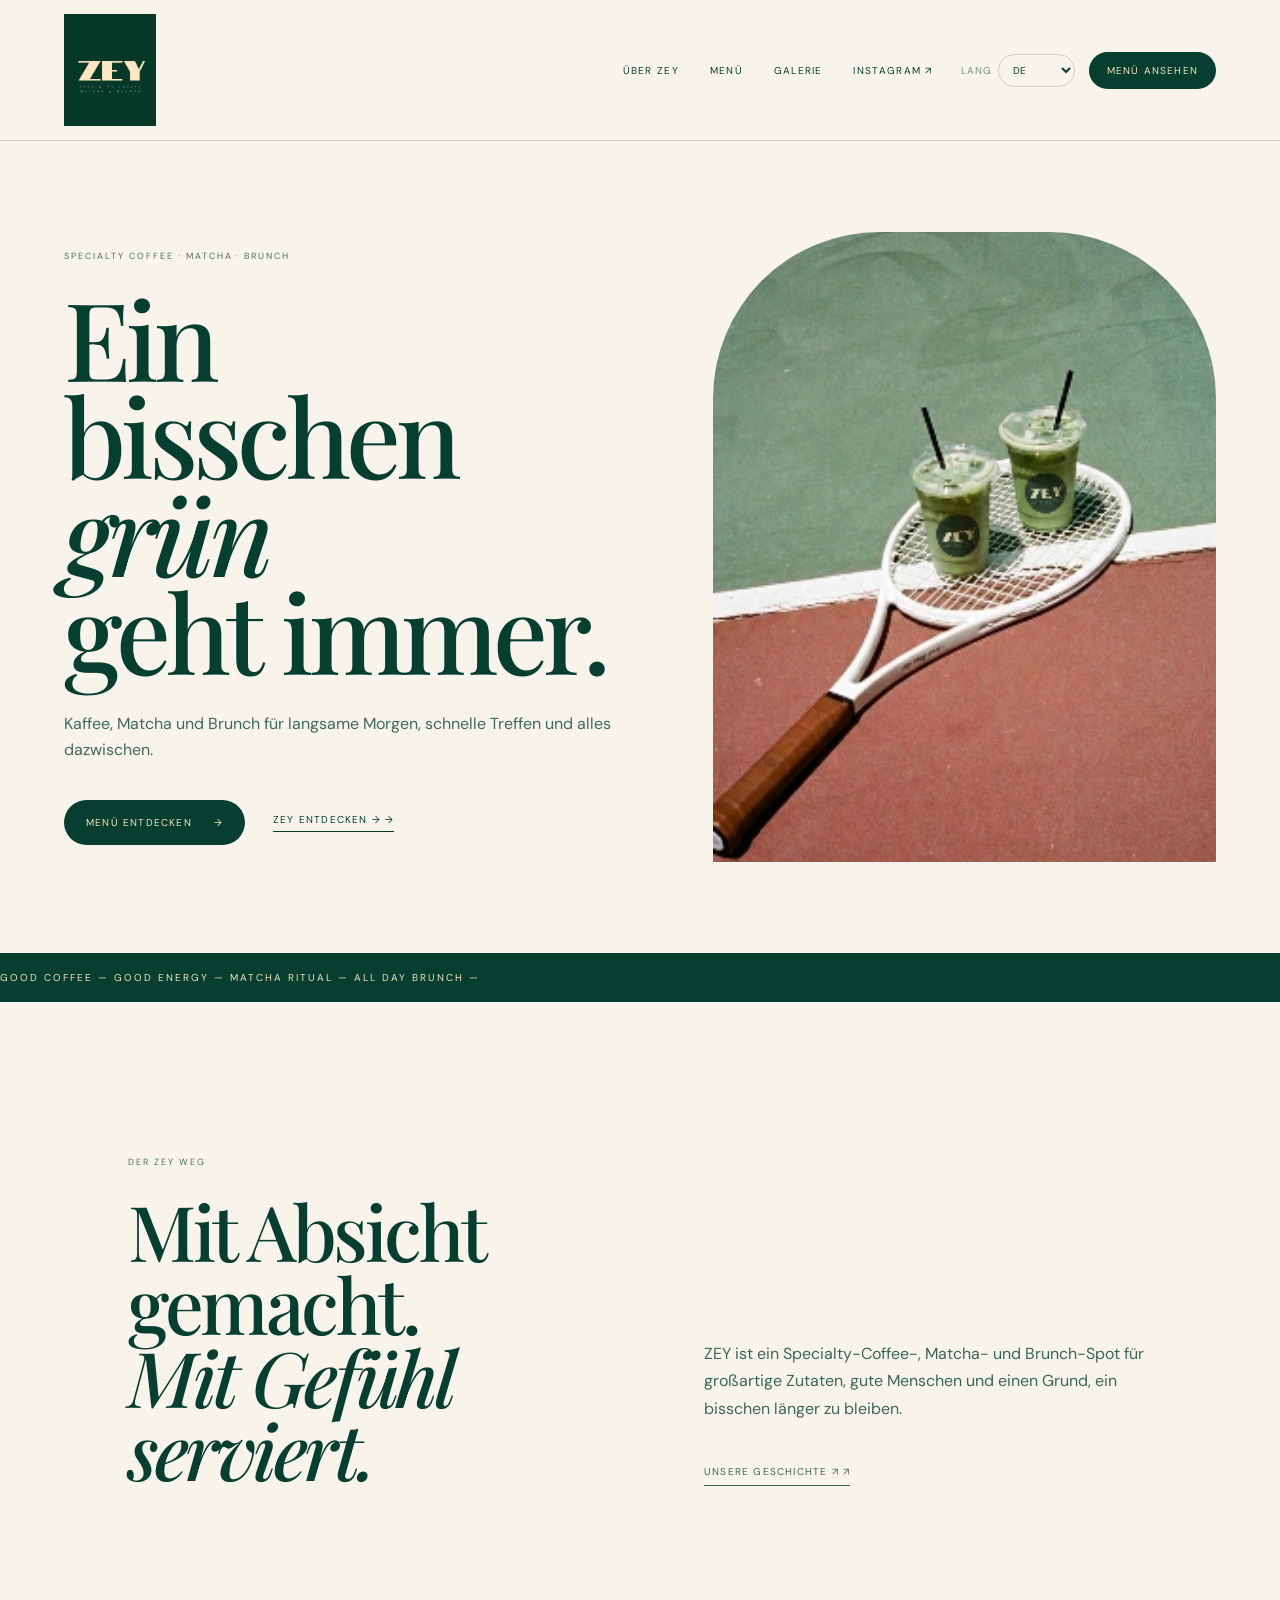
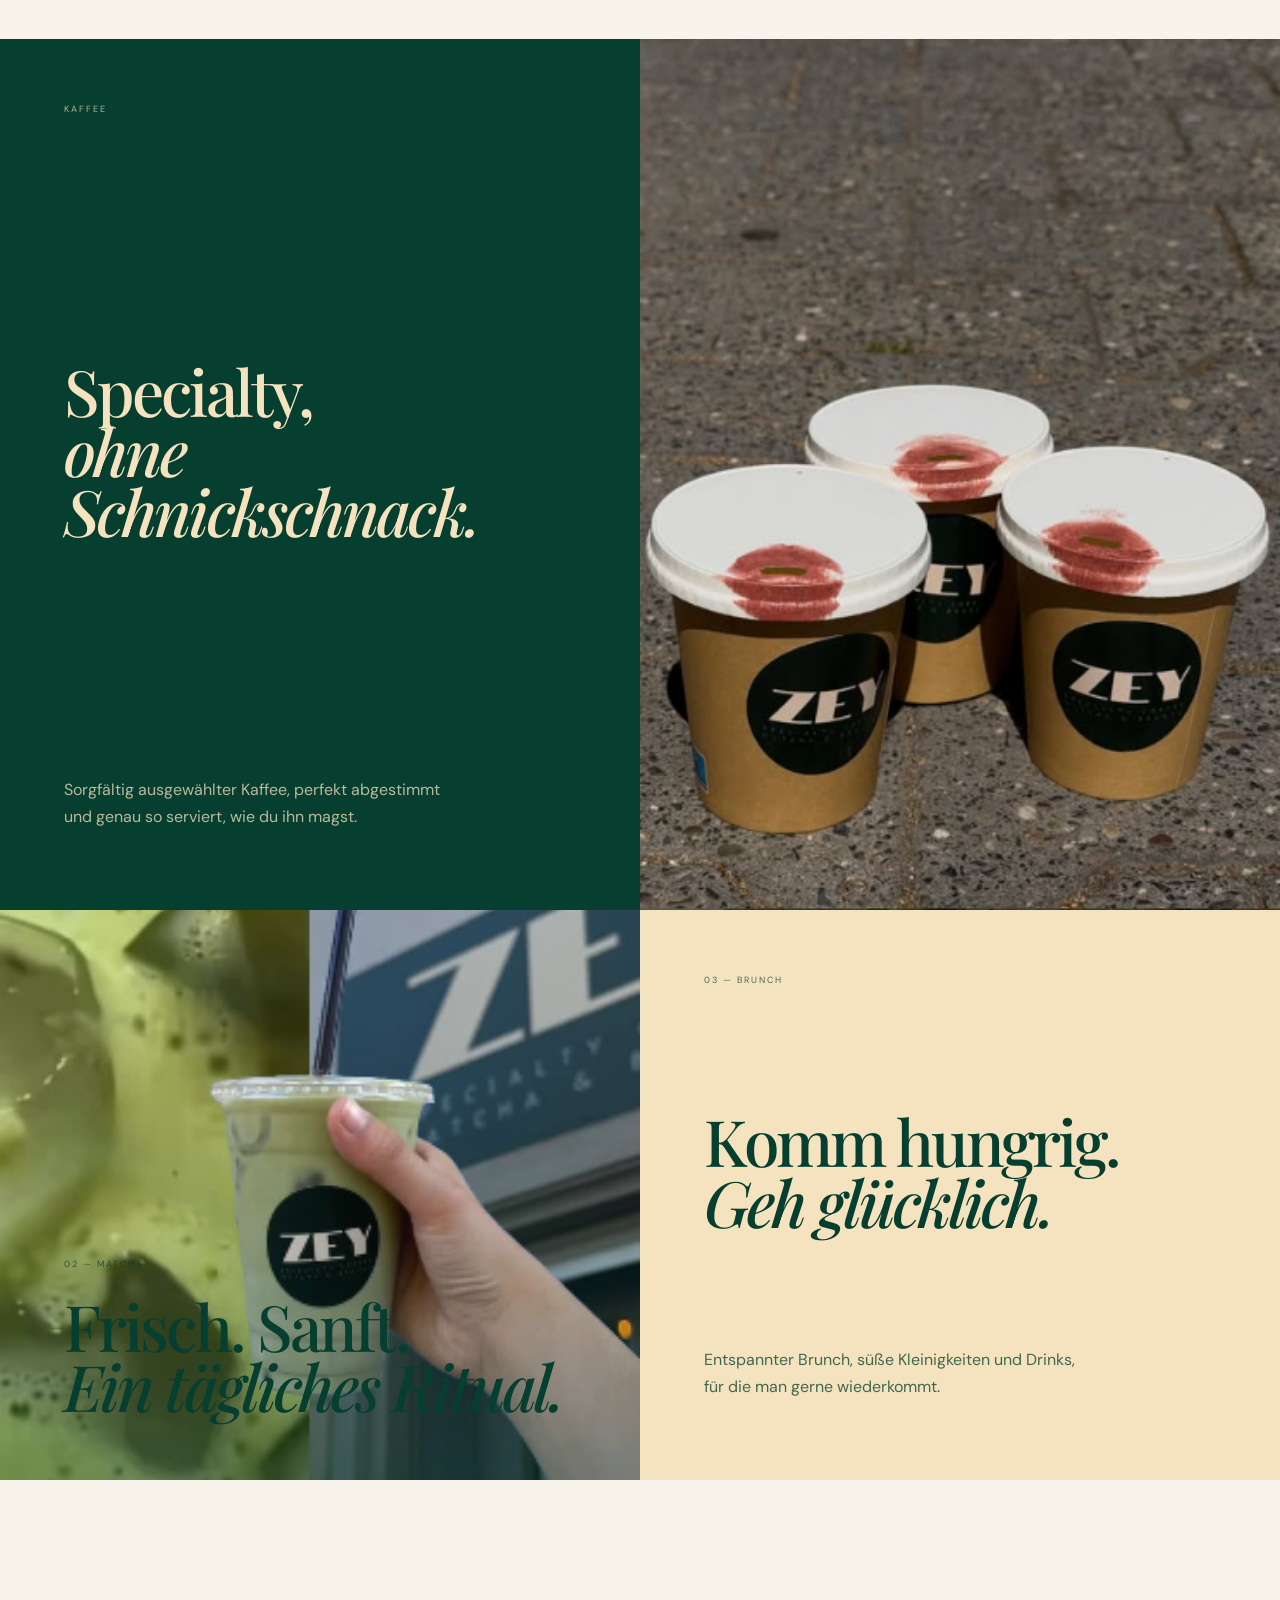
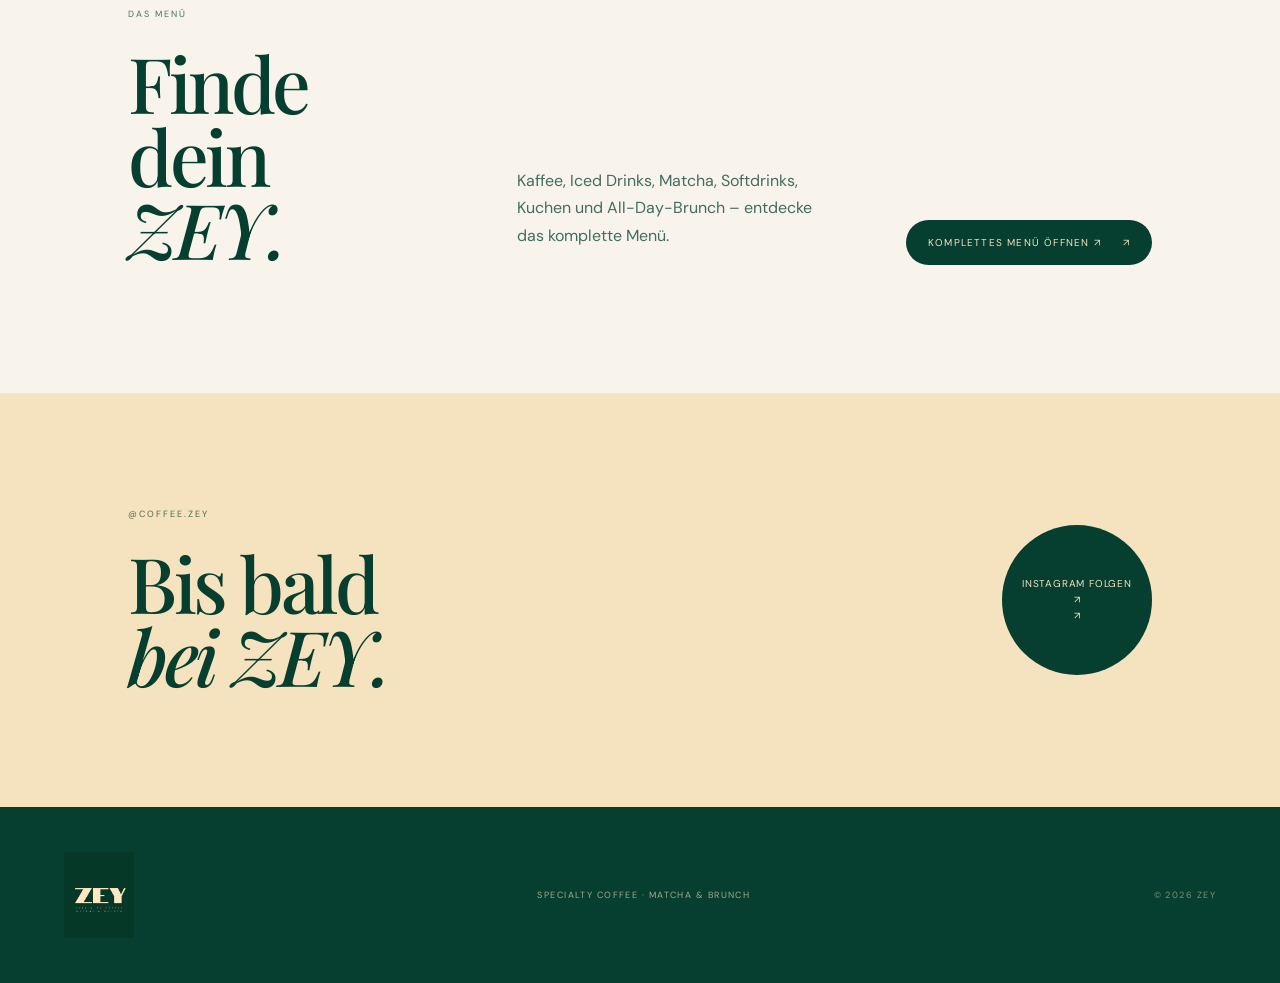
==== commit 9b696dc5: "Fix responsive homepage and navigation" ====
--- a/index.html
+++ b/index.html
@@ -1 +1 @@
-<!doctype html><html lang="de"><head><meta charset="UTF-8"><meta name="viewport" content="width=device-width,initial-scale=1"><title>ZEY — Specialty Coffee, Matcha & Brunch</title><meta name="description" content="ZEY — Specialty Coffee, Matcha & Brunch."><link rel="preconnect" href="https://fonts.googleapis.com"><link rel="preconnect" href="https://fonts.gstatic.com" crossorigin><link href="https://fonts.googleapis.com/css2?family=DM+Sans:wght@400;500;600&family=Playfair+Display:ital,wght@0,500;0,600;1,500&display=swap" rel="stylesheet"><link rel="stylesheet" href="style.css"></head><body><header class="nav"><a class="brand" href="index.html"><img src="assets/logo.png" alt="ZEY"></a><nav><a href="about.html" data-i18n="about">Über ZEY</a><a href="menu.html" data-i18n="menu">Menü</a><a href="gallery.html" data-i18n="gallery">Galerie</a><a href="https://www.instagram.com/coffee.zey/" target="_blank" rel="noreferrer" data-i18n="instagram">Instagram ↗</a></nav><div class="nav-actions"><label class="language"><span>LANG</span><select id="language" aria-label="Language"><option value="de">DE</option><option value="en">EN</option><option value="tr">TR</option><option value="zh">中文</option><option value="fr">FR</option><option value="es">ES</option></select></label><a class="nav-cta" href="menu.html" data-i18n="view">Menü ansehen</a></div></header><main><section class="hero"><div class="hero-copy"><p class="eyebrow">SPECIALTY COFFEE · MATCHA · BRUNCH</p><h1 data-i18n="hero">Ein bisschen <em>grün</em><br>geht immer.</h1><p class="lead" data-i18n="lead">Kaffee, Matcha und Brunch für langsame Morgen, schnelle Treffen und alles dazwischen.</p><div class="actions"><a class="button dark" href="menu.html"><span data-i18n="explore">Menü entdecken</span><span class="arrow">→</span></a><a class="text-link" href="about.html" data-i18n="discover">ZEY entdecken →</a></div></div><div class="hero-image"><img src="assets/tennis.png" alt="ZEY Drinks auf dem Tennisplatz"></div></section><section class="marquee"><div>GOOD COFFEE — GOOD ENERGY — MATCHA RITUAL — ALL DAY BRUNCH — </div></section><section class="intro"><div><p class="eyebrow" data-i18n="way">DER ZEY WEG</p><h2 data-i18n="made">Mit Absicht gemacht.<br><em>Mit Gefühl serviert.</em></h2></div><div class="intro-text"><p data-i18n="intro">ZEY ist ein Specialty-Coffee-, Matcha- und Brunch-Spot für großartige Zutaten, gute Menschen und einen Grund, ein bisschen länger zu bleiben.</p><a class="text-link" href="about.html" data-i18n="story">Unsere Geschichte ↗</a></div></section><section class="feature-grid"><article class="feature feature-dark"><p class="eyebrow" data-i18n="coffee">KAFFEE</p><h3 data-i18n="coffeeTitle">Specialty,<br><em>ohne Schnickschnack.</em></h3><p data-i18n="coffeeText">Sorgfältig ausgewählter Kaffee, perfekt abgestimmt und genau so serviert, wie du ihn magst.</p></article><article class="feature feature-image"><img src="assets/cups.png" alt="ZEY Kaffeebecher"></article><article class="feature feature-matcha"><img src="assets/matcha-hand.png" alt="ZEY Matcha Latte"><div><p class="eyebrow">02 — <span data-i18n="matcha">MATCHA</span></p><h3 data-i18n="matchaTitle">Frisch. Sanft.<br><em>Ein tägliches Ritual.</em></h3></div></article><article class="feature feature-cream"><p class="eyebrow">03 — <span data-i18n="brunch">BRUNCH</span></p><h3 data-i18n="brunchTitle">Komm hungrig.<br><em>Geh glücklich.</em></h3><p data-i18n="brunchText">Entspannter Brunch, süße Kleinigkeiten und Drinks, für die man gerne wiederkommt.</p></article></section><section class="home-menu"><div><p class="eyebrow" data-i18n="menuLabel">DAS MENÜ</p><h2 data-i18n="menuTitle">Finde dein<br><em>ZEY.</em></h2></div><p class="home-menu-copy" data-i18n="menuText">Kaffee, Iced Drinks, Matcha, Softdrinks, Kuchen und All-Day-Brunch – entdecke das komplette Menü.</p><a class="button dark" href="menu.html" data-i18n="open">Komplettes Menü öffnen ↗</a></section><section class="social"><div><p class="eyebrow">@COFFEE.ZEY</p><h2 data-i18n="see">Bis bald<br><em>bei ZEY.</em></h2></div><a class="circle-button" href="https://www.instagram.com/coffee.zey/" target="_blank" rel="noreferrer" data-i18n="follow">Instagram folgen ↗</a></section></main><footer><img src="assets/logo.png" alt="ZEY"><p data-i18n="footer">SPECIALTY COFFEE · MATCHA & BRUNCH</p><span>© 2026 ZEY</span></footer><script src="lang.js"></script></body></html>+<!doctype html><html lang="de"><head><meta charset="UTF-8"><meta name="viewport" content="width=device-width,initial-scale=1,viewport-fit=cover"><title>ZEY — Specialty Coffee, Matcha & Brunch</title><meta name="description" content="ZEY — Specialty Coffee, Matcha & Brunch."><link rel="preconnect" href="https://fonts.googleapis.com"><link rel="preconnect" href="https://fonts.gstatic.com" crossorigin><link href="https://fonts.googleapis.com/css2?family=DM+Sans:wght@400;500;600&family=Playfair+Display:ital,wght@0,500;0,600;1,500&display=swap" rel="stylesheet"><link rel="stylesheet" href="style.css"></head><body><header class="nav"><a class="brand" href="index.html"><img src="assets/logo.png" alt="ZEY"></a><nav><a href="about.html" data-i18n="about">Über ZEY</a><a href="menu.html" data-i18n="menu">Menü</a><a href="gallery.html" data-i18n="gallery">Galerie</a><a href="https://www.instagram.com/coffee.zey/" target="_blank" rel="noreferrer" data-i18n="instagram">Instagram ↗</a></nav><div class="nav-actions"><label class="language"><span>LANG</span><select id="language" aria-label="Language"><option value="de">DE</option><option value="en">EN</option><option value="tr">TR</option><option value="zh">中文</option><option value="fr">FR</option><option value="es">ES</option></select></label><a class="nav-cta" href="menu.html" data-i18n="view">Menü ansehen</a><button class="menu-toggle" type="button" aria-label="Menü öffnen" aria-controls="sideMenu">☰</button></div></header><aside class="side-menu" id="sideMenu" aria-hidden="true"><div class="side-backdrop" data-close-menu></div><div class="side-panel"><button class="side-close" type="button" data-close-menu aria-label="Menü schließen">×</button><nav class="side-links"><a href="index.html" data-i18n="home">Startseite</a><a href="about.html" data-i18n="about">Über ZEY</a><a href="menu.html" data-i18n="menu">Menü</a><a href="gallery.html" data-i18n="gallery">Galerie</a><a href="https://www.instagram.com/coffee.zey/" target="_blank" rel="noreferrer" data-i18n="instagram">Instagram ↗</a></nav><label class="side-language"><span class="eyebrow">LANGUAGE</span><select id="languageSide" aria-label="Language"><option value="de">Deutsch</option><option value="en">English</option><option value="tr">Türkçe</option><option value="zh">中文</option><option value="fr">Français</option><option value="es">Español</option></select></label></div></aside><main><section class="hero"><div class="hero-copy"><p class="eyebrow">SPECIALTY COFFEE · MATCHA · BRUNCH</p><h1 data-i18n="hero">Ein bisschen <em>grün</em><br>geht immer.</h1><p class="lead" data-i18n="lead">Kaffee, Matcha und Brunch für langsame Morgen, schnelle Treffen und alles dazwischen.</p><div class="actions"><a class="button dark" href="menu.html"><span data-i18n="explore">Menü entdecken</span><span class="arrow">→</span></a><a class="text-link" href="about.html"><span data-i18n="discover">ZEY entdecken</span> <span class="arrow">→</span></a></div></div><div class="hero-image"><img src="assets/tennis.png" alt="ZEY Drinks auf dem Tennisplatz"></div></section><section class="marquee"><div>GOOD COFFEE — GOOD ENERGY — MATCHA RITUAL — ALL DAY BRUNCH — </div></section><section class="intro"><div><p class="eyebrow" data-i18n="way">DER ZEY WEG</p><h2 data-i18n="made">Mit Absicht gemacht.<br><em>Mit Gefühl serviert.</em></h2></div><div class="intro-text"><p data-i18n="intro">ZEY ist ein Specialty-Coffee-, Matcha- und Brunch-Spot für großartige Zutaten, gute Menschen und einen Grund, ein bisschen länger zu bleiben.</p><a class="text-link" href="about.html"><span data-i18n="story">Unsere Geschichte</span> <span class="arrow">↗</span></a></div></section><section class="feature-grid"><article class="feature feature-dark"><p class="eyebrow" data-i18n="coffee">KAFFEE</p><h3 data-i18n="coffeeTitle">Specialty,<br><em>ohne Schnickschnack.</em></h3><p data-i18n="coffeeText">Sorgfältig ausgewählter Kaffee, perfekt abgestimmt und genau so serviert, wie du ihn magst.</p></article><article class="feature feature-image"><img src="assets/cups.png" alt="ZEY Kaffeebecher"></article><article class="feature feature-matcha"><img src="assets/matcha-hand.png" alt="ZEY Matcha Latte"><div><p class="eyebrow">02 — <span data-i18n="matcha">MATCHA</span></p><h3 data-i18n="matchaTitle">Frisch. Sanft.<br><em>Ein tägliches Ritual.</em></h3></div></article><article class="feature feature-cream"><p class="eyebrow">03 — <span data-i18n="brunch">BRUNCH</span></p><h3 data-i18n="brunchTitle">Komm hungrig.<br><em>Geh glücklich.</em></h3><p data-i18n="brunchText">Entspannter Brunch, süße Kleinigkeiten und Drinks, für die man gerne wiederkommt.</p></article></section><section class="home-menu"><div><p class="eyebrow" data-i18n="menuLabel">DAS MENÜ</p><h2 data-i18n="menuTitle">Finde dein<br><em>ZEY.</em></h2></div><p class="home-menu-copy" data-i18n="menuText">Kaffee, Iced Drinks, Matcha, Softdrinks, Kuchen und All-Day-Brunch – entdecke das komplette Menü.</p><a class="button dark" href="menu.html"><span data-i18n="open">Komplettes Menü öffnen</span> <span class="arrow">↗</span></a></section><section class="social"><div><p class="eyebrow">@COFFEE.ZEY</p><h2 data-i18n="see">Bis bald<br><em>bei ZEY.</em></h2></div><a class="circle-button" href="https://www.instagram.com/coffee.zey/" target="_blank" rel="noreferrer"><span data-i18n="follow">Instagram folgen</span> <span class="arrow">↗</span></a></section></main><footer><img src="assets/logo.png" alt="ZEY"><p data-i18n="footer">SPECIALTY COFFEE · MATCHA & BRUNCH</p><span>© 2026 ZEY</span></footer><script src="lang.js"></script></body></html>
--- a/style.css
+++ b/style.css
@@ -1 +1 @@
-:root{--green:#063f2f;--cream:#f5e2be;--ink:#10382d;--paper:#f8f4eb;--line:rgba(6,63,47,.22)}*{box-sizing:border-box}html{scroll-behavior:smooth}body{margin:0;background:var(--paper);color:var(--green);font-family:'DM Sans',sans-serif}a{color:inherit;text-decoration:none}.nav{height:88px;padding:0 5vw;display:flex;align-items:center;justify-content:space-between;border-bottom:1px solid var(--line);position:sticky;top:0;background:rgba(248,244,235,.94);backdrop-filter:blur(12px);z-index:10}.brand img{width:92px;display:block}.nav nav{display:flex;gap:34px;font-size:12px;letter-spacing:.16em;text-transform:uppercase}.nav nav a{transition:opacity .2s}.nav nav a:hover,.nav nav a.active{opacity:.5}.nav-cta{background:var(--green);color:var(--cream);padding:13px 20px;border-radius:100px;font-size:11px;letter-spacing:.12em;text-transform:uppercase}.hero{min-height:calc(100vh - 88px);padding:6vw 5vw;display:grid;grid-template-columns:1fr .9fr;gap:7vw;align-items:center}.hero-copy{max-width:720px}.eyebrow{font-size:10px;letter-spacing:.28em;text-transform:uppercase;margin:0 0 26px;opacity:.72}.hero h1,h1,h2,h3{font-family:'Playfair Display',serif;font-weight:500;letter-spacing:-.045em}.hero h1{font-size:clamp(64px,8.5vw,132px);line-height:.88;margin:0 0 34px}.hero h1 em,h1 em,h2 em,h3 em{font-weight:500}.lead{font-size:18px;line-height:1.6;max-width:500px;opacity:.76}.actions{display:flex;align-items:center;gap:28px;margin-top:38px}.button{display:inline-flex;gap:25px;align-items:center;padding:17px 23px;border-radius:100px;font-size:11px;letter-spacing:.14em;text-transform:uppercase}.button.dark{background:var(--green);color:var(--cream)}.button.cream{background:var(--cream);color:var(--green);margin-top:42px}.text-link{font-size:11px;letter-spacing:.14em;text-transform:uppercase;border-bottom:1px solid currentColor;padding-bottom:5px}.hero-image{height:650px;overflow:hidden;border-radius:180px 180px 0 0}.hero-image img{width:100%;height:100%;object-fit:cover;display:block}.marquee{background:var(--green);color:var(--cream);overflow:hidden;white-space:nowrap;padding:18px 0;font-size:11px;letter-spacing:.25em}.marquee div{animation:scroll 24s linear infinite;width:max-content}@keyframes scroll{to{transform:translateX(-30%)}}.intro{padding:12vw 10vw;display:grid;grid-template-columns:1fr 1fr;gap:10vw;align-items:end}.intro h2,.home-menu h2,.social h2,.about-copy h2{font-size:clamp(48px,6vw,90px);line-height:.95;margin:0}.intro-text{max-width:470px;font-size:18px;line-height:1.7;opacity:.78}.intro-text .text-link{display:inline-block;margin-top:25px}.feature-grid{display:grid;grid-template-columns:1fr 1fr}.feature{min-height:570px;padding:5vw;display:flex;flex-direction:column;justify-content:space-between}.feature-dark{background:var(--green);color:var(--cream)}.feature h3{font-size:clamp(45px,5vw,78px);line-height:.94;margin:0}.feature p:last-child{max-width:340px;line-height:1.65;opacity:.75}.feature-image{padding:0}.feature-image img,.feature-matcha img{width:100%;height:100%;object-fit:cover}.feature-matcha{padding:0;position:relative;overflow:hidden;background:#d8e1c7;color:var(--green)}.feature-matcha img{position:absolute;inset:0}.feature-matcha div{position:relative;z-index:1;padding:5vw;min-height:570px;display:flex;flex-direction:column;justify-content:flex-end;background:linear-gradient(transparent 35%,rgba(6,63,47,.4))}.feature-cream{background:var(--cream)}.home-menu{padding:10vw;display:grid;grid-template-columns:1fr 1fr auto;gap:5vw;align-items:end}.home-menu h2{margin:0}.home-menu-copy{max-width:360px;line-height:1.7;opacity:.75}.menu-page{background:var(--green);color:var(--cream);padding:8vw 10vw 10vw}.menu-intro{display:flex;justify-content:space-between;align-items:end;gap:6vw;margin-bottom:5vw}.menu-intro h2{font-size:clamp(50px,6vw,90px);line-height:.92;margin:0}.menu-columns{display:grid;grid-template-columns:repeat(3,1fr);gap:7vw}.menu-columns h4{font-size:11px;letter-spacing:.25em;border-bottom:1px solid rgba(245,226,190,.3);padding-bottom:18px}.menu-item{display:flex;justify-content:space-between;gap:20px;padding:17px 0;border-bottom:1px solid rgba(245,226,190,.12);font-size:14px}.menu-item b,.brunch-row>b{font-weight:400;white-space:nowrap}.menu-divider{height:1px;background:rgba(245,226,190,.22);margin:8vw 0}.brunch-list{max-width:900px}.brunch-row{display:flex;justify-content:space-between;gap:30px;padding:25px 0;border-bottom:1px solid rgba(245,226,190,.12)}.brunch-row strong{font-size:12px;letter-spacing:.12em}.brunch-row p{font-size:11px;line-height:1.55;opacity:.65;margin:8px 0 0}.page-hero{padding:10vw 10vw 8vw;min-height:55vh;display:flex;flex-direction:column;justify-content:center}.page-hero h1{font-size:clamp(65px,9vw,130px);line-height:.86;margin:0 0 35px}.about-copy{padding:10vw;display:grid;grid-template-columns:1fr 1fr;gap:12vw;align-items:start}.about-copy h2{margin:0}.about-copy>div:last-child{max-width:520px;font-size:18px;line-height:1.75;opacity:.78}.about-copy .button{margin-top:20px}.quote{background:var(--green);color:var(--cream);padding:12vw 10vw}.quote p{font-family:'Playfair Display',serif;font-size:clamp(55px,9vw,130px);line-height:.86;letter-spacing:-.05em;margin:0}.gallery{padding:11vw 5vw}.gallery-title{text-align:center;margin-bottom:7vw}.gallery-grid{display:grid;grid-template-columns:1fr 1.25fr 1fr;gap:18px;align-items:start}.gallery-grid img{width:100%;height:430px;object-fit:cover}.gallery-grid .tall{height:590px}.gallery-page{padding-top:0}.gallery-page .gallery-grid{grid-template-columns:repeat(2,1fr);max-width:1100px;margin:auto}.gallery-page .gallery-grid img{height:520px}.gallery-page .gallery-grid .tall{height:700px}.social{background:var(--cream);padding:9vw 10vw;display:flex;align-items:center;justify-content:space-between;gap:40px}.circle-button{width:150px;height:150px;border-radius:50%;background:var(--green);color:var(--cream);display:grid;place-content:center;text-align:center;font-size:11px;letter-spacing:.1em;text-transform:uppercase;line-height:1.6}footer{background:var(--green);color:var(--cream);padding:45px 5vw;display:flex;align-items:center;justify-content:space-between;font-size:9px;letter-spacing:.2em}footer img{width:70px}footer p{opacity:.65}footer span{opacity:.5}@media(max-width:800px){.nav{height:72px;padding:0 22px}.nav nav{display:none}.nav-cta{padding:11px 15px}.hero{grid-template-columns:1fr;padding:55px 22px 30px;gap:45px}.hero h1{font-size:clamp(58px,17vw,100px)}.hero-image{height:500px;border-radius:120px 120px 0 0}.intro{grid-template-columns:1fr;padding:90px 22px;gap:45px}.feature-grid{grid-template-columns:1fr}.feature{min-height:480px;padding:45px 22px}.feature-matcha div{min-height:480px;padding:45px 22px}.home-menu{grid-template-columns:1fr;padding:80px 22px;gap:30px}.menu-page{padding:75px 22px}.page-hero{padding:80px 22px 70px;min-height:60vh}.page-hero h1{font-size:clamp(60px,17vw,100px)}.menu-intro{display:block;margin-bottom:50px}.menu-intro h2{font-size:clamp(52px,15vw,85px)}.menu-columns{grid-template-columns:1fr;gap:40px}.menu-divider{margin:65px 0}.brunch-row{gap:20px}.about-copy{grid-template-columns:1fr;padding:80px 22px;gap:50px}.quote{padding:85px 22px}.gallery{padding:80px 22px}.gallery-grid,.gallery-page .gallery-grid{grid-template-columns:1fr 1fr;gap:10px}.gallery-grid img,.gallery-page .gallery-grid img{height:280px}.gallery-grid .tall,.gallery-page .gallery-grid .tall{height:400px}.social{padding:75px 22px}.circle-button{width:125px;height:125px}footer{padding:30px 22px;gap:20px;flex-wrap:wrap}footer p{order:3;width:100%}}+:root{--green:#063f2f;--cream:#f5e2be;--ink:#10382d;--paper:#f8f4eb;--line:rgba(6,63,47,.2);--sans:'DM Sans',system-ui,-apple-system,BlinkMacSystemFont,'Segoe UI',sans-serif;--serif:'Playfair Display',Georgia,'Times New Roman',serif}*{box-sizing:border-box}html{scroll-behavior:smooth;-webkit-text-size-adjust:100%}body{margin:0;background:var(--paper);color:var(--green);font-family:var(--sans);overflow-x:hidden}img{max-width:100%;height:auto}a{color:inherit;text-decoration:none}button,select{font:inherit}.nav{min-height:88px;padding:14px 5vw;display:flex;align-items:center;gap:28px;border-bottom:1px solid var(--line);position:sticky;top:0;background:rgba(248,244,235,.96);backdrop-filter:blur(14px);z-index:100}.brand{flex:0 0 auto}.brand img{width:92px;display:block}.nav nav{display:flex;align-items:center;gap:clamp(16px,2.4vw,34px);margin-left:auto;font-size:clamp(10px,.75vw,12px);letter-spacing:.13em;text-transform:uppercase}.nav nav a{white-space:nowrap;transition:opacity .2s}.nav nav a:hover,.nav nav a.active{opacity:.5}.nav-actions{display:flex;align-items:center;gap:14px;flex:0 0 auto}.language{display:flex;align-items:center;gap:5px;font-size:10px;letter-spacing:.12em}.language span{opacity:.55}.language select{border:1px solid var(--line);border-radius:999px;padding:8px 25px 8px 10px;background:transparent;color:var(--green);cursor:pointer;outline:none}.nav-cta{background:var(--green);color:var(--cream);padding:12px 18px;border-radius:100px;font-size:10px;letter-spacing:.12em;text-transform:uppercase;white-space:nowrap}.menu-toggle{display:none;border:0;background:var(--green);color:var(--cream);width:42px;height:42px;border-radius:50%;font-size:20px;line-height:1;cursor:pointer}.side-menu{position:fixed;inset:0;visibility:hidden;z-index:200}.side-menu.open{visibility:visible}.side-backdrop{position:absolute;inset:0;background:rgba(0,0,0,.35);opacity:0;transition:opacity .25s}.side-menu.open .side-backdrop{opacity:1}.side-panel{position:absolute;right:0;top:0;height:100%;width:min(88vw,390px);background:var(--green);color:var(--cream);padding:28px;transform:translateX(100%);transition:transform .3s ease;display:flex;flex-direction:column}.side-menu.open .side-panel{transform:none}.side-close{align-self:flex-end;border:0;background:none;color:inherit;font-size:28px;cursor:pointer}.side-links{display:flex;flex-direction:column;margin-top:35px}.side-links a{font-family:var(--serif);font-size:clamp(30px,8vw,48px);padding:12px 0;border-bottom:1px solid rgba(245,226,190,.18)}.side-language{margin-top:auto}.side-language select{width:100%;background:transparent;color:var(--cream);border:1px solid rgba(245,226,190,.35);border-radius:999px;padding:13px}.arrow{display:inline-block;font-style:normal;transition:transform .2s ease}.button:hover .arrow,.text-link:hover .arrow,.circle-button:hover .arrow{transform:translateX(4px)}.hero{min-height:calc(100svh - 88px);padding:clamp(45px,6vw,90px) 5vw;display:grid;grid-template-columns:minmax(0,1fr) minmax(280px,.9fr);gap:clamp(35px,7vw,110px);align-items:center}.hero-copy{max-width:720px}.eyebrow{font-size:clamp(9px,.7vw,11px);letter-spacing:.22em;text-transform:uppercase;margin:0 0 26px;opacity:.72}.hero h1,h1,h2,h3{font-family:var(--serif);font-weight:500;letter-spacing:-.045em;overflow-wrap:anywhere}.hero h1{font-size:clamp(52px,8.5vw,132px);line-height:.9;margin:0 0 32px}.lead{font-size:clamp(16px,1.25vw,19px);line-height:1.6;max-width:560px;opacity:.76}.actions{display:flex;align-items:center;flex-wrap:wrap;gap:20px 28px;margin-top:38px}.button{display:inline-flex;gap:22px;align-items:center;padding:16px 22px;border-radius:100px;font-size:10px;letter-spacing:.12em;text-transform:uppercase}.button.dark{background:var(--green);color:var(--cream)}.button.cream{background:var(--cream);color:var(--green);margin-top:42px}.text-link{font-size:10px;letter-spacing:.12em;text-transform:uppercase;border-bottom:1px solid currentColor;padding-bottom:5px}.hero-image{height:min(650px,70svh);min-height:420px;overflow:hidden;border-radius:clamp(90px,13vw,180px) clamp(90px,13vw,180px) 0 0}.hero-image img{width:100%;height:100%;object-fit:cover;display:block}.marquee{background:var(--green);color:var(--cream);overflow:hidden;white-space:nowrap;padding:18px 0;font-size:10px;letter-spacing:.2em}.marquee div{animation:scroll 24s linear infinite;width:max-content}@keyframes scroll{to{transform:translateX(-30%)}}.intro{padding:clamp(80px,12vw,170px) 10vw;display:grid;grid-template-columns:minmax(0,1fr) minmax(0,1fr);gap:clamp(45px,10vw,150px);align-items:end}.intro h2,.home-menu h2,.social h2,.about-copy h2{font-size:clamp(44px,6vw,90px);line-height:.95;margin:0}.intro-text{max-width:520px;font-size:clamp(16px,1.25vw,19px);line-height:1.7;opacity:.78}.intro-text .text-link{display:inline-block;margin-top:25px}.feature-grid{display:grid;grid-template-columns:1fr 1fr}.feature{min-height:570px;padding:5vw;display:flex;flex-direction:column;justify-content:space-between}.feature-dark{background:var(--green);color:var(--cream)}.feature h3{font-size:clamp(40px,5vw,78px);line-height:.94;margin:0}.feature p:last-child{max-width:390px;line-height:1.65;opacity:.75}.feature-image{padding:0}.feature-image img,.feature-matcha img{width:100%;height:100%;object-fit:cover}.feature-matcha{padding:0;position:relative;overflow:hidden;background:#d8e1c7;color:var(--green)}.feature-matcha img{position:absolute;inset:0}.feature-matcha div{position:relative;z-index:1;padding:5vw;min-height:570px;display:flex;flex-direction:column;justify-content:flex-end;background:linear-gradient(transparent 35%,rgba(6,63,47,.4))}.feature-cream{background:var(--cream)}.home-menu{padding:10vw;display:grid;grid-template-columns:minmax(0,1fr) minmax(0,1fr) auto;gap:5vw;align-items:end}.home-menu-copy{max-width:400px;line-height:1.7;opacity:.75}.menu-page{background:var(--green);color:var(--cream);padding:clamp(65px,8vw,120px) 10vw 10vw}.menu-intro{display:flex;justify-content:space-between;align-items:end;gap:6vw;margin-bottom:5vw}.menu-intro h2{font-size:clamp(45px,6vw,90px);line-height:.92;margin:0}.menu-columns{display:grid;grid-template-columns:repeat(3,minmax(0,1fr));gap:clamp(35px,7vw,100px)}.menu-columns h4{font-size:10px;letter-spacing:.22em;border-bottom:1px solid rgba(245,226,190,.3);padding-bottom:18px}.menu-item{display:flex;justify-content:space-between;gap:18px;padding:16px 0;border-bottom:1px solid rgba(245,226,190,.12);font-size:clamp(13px,1vw,15px)}.menu-item span{overflow-wrap:anywhere}.menu-item b,.brunch-row>b{font-weight:400;white-space:nowrap}.menu-divider{height:1px;background:rgba(245,226,190,.22);margin:clamp(60px,8vw,120px) 0}.brunch-list{max-width:950px}.brunch-row{display:flex;justify-content:space-between;gap:30px;padding:24px 0;border-bottom:1px solid rgba(245,226,190,.12)}.brunch-row strong{font-size:11px;letter-spacing:.1em}.brunch-row p{font-size:11px;line-height:1.55;opacity:.65;margin:8px 0 0}.page-hero{padding:clamp(75px,10vw,150px) 10vw clamp(65px,8vw,120px);min-height:55svh;display:flex;flex-direction:column;justify-content:center}.page-hero h1{font-size:clamp(52px,9vw,130px);line-height:.88;margin:0 0 35px}.about-copy{padding:10vw;display:grid;grid-template-columns:minmax(0,1fr) minmax(0,1fr);gap:12vw;align-items:start}.about-copy h2{margin:0}.about-copy>div:last-child{max-width:560px;font-size:clamp(16px,1.2vw,19px);line-height:1.75;opacity:.78}.about-copy .button{margin-top:20px}.quote{background:var(--green);color:var(--cream);padding:12vw 10vw}.quote p{font-family:var(--serif);font-size:clamp(42px,9vw,130px);line-height:.86;letter-spacing:-.05em;margin:0}.gallery{padding:11vw 5vw}.gallery-title{text-align:center;margin-bottom:7vw}.gallery-grid{display:grid;grid-template-columns:1fr 1.25fr 1fr;gap:18px;align-items:start}.gallery-grid img{width:100%;height:430px;object-fit:cover}.gallery-grid .tall{height:590px}.gallery-page{padding-top:0}.gallery-page .gallery-grid{grid-template-columns:repeat(2,minmax(0,1fr));max-width:1100px;margin:auto}.gallery-page .gallery-grid img{height:520px}.gallery-page .gallery-grid .tall{height:700px}.social{background:var(--cream);padding:9vw 10vw;display:flex;align-items:center;justify-content:space-between;gap:40px}.circle-button{width:150px;height:150px;border-radius:50%;background:var(--green);color:var(--cream);display:grid;place-content:center;text-align:center;font-size:10px;letter-spacing:.08em;text-transform:uppercase;line-height:1.6;padding:18px}.circle-button:hover{transform:scale(1.03)}footer{background:var(--green);color:var(--cream);padding:45px 5vw;display:flex;align-items:center;justify-content:space-between;gap:25px;font-size:9px;letter-spacing:.16em}footer img{width:70px}footer p{opacity:.65;text-align:center}footer span{opacity:.5;white-space:nowrap}@media(max-width:1050px){.nav{gap:15px}.nav nav{gap:15px}.nav-cta{display:none}.hero{grid-template-columns:1fr .85fr}.hero-image{min-height:380px}.home-menu{grid-template-columns:1fr 1fr}.home-menu .button{grid-column:1/-1;justify-self:start}}@media(max-width:800px){.nav{min-height:72px;padding:12px 18px}.nav nav{display:none}.nav-actions{margin-left:auto}.language span{display:none}.language select{padding:9px 23px 9px 10px}.menu-toggle{display:block}.hero{min-height:auto;grid-template-columns:1fr;padding:55px 20px 35px;gap:42px}.hero h1{font-size:clamp(50px,16vw,92px);letter-spacing:-.05em}.hero-image{height:520px;min-height:0;border-radius:100px 100px 0 0}.intro{grid-template-columns:1fr;padding:85px 20px;gap:45px}.feature-grid{grid-template-columns:1fr}.feature{min-height:470px;padding:42px 20px}.feature-matcha div{min-height:470px;padding:42px 20px}.home-menu{grid-template-columns:1fr;padding:80px 20px;gap:28px}.home-menu .button{grid-column:auto}.menu-page{padding:65px 20px 80px}.page-hero{padding:75px 20px 65px;min-height:55svh}.page-hero h1{font-size:clamp(50px,16vw,92px)}.menu-intro{display:block;margin-bottom:45px}.menu-intro h2{font-size:clamp(46px,14vw,80px)}.menu-columns{grid-template-columns:1fr;gap:38px}.menu-divider{margin:60px 0}.brunch-row{gap:18px}.brunch-row strong{font-size:10px}.about-copy{grid-template-columns:1fr;padding:80px 20px;gap:45px}.quote{padding:80px 20px}.gallery{padding:75px 20px}.gallery-grid,.gallery-page .gallery-grid{grid-template-columns:1fr 1fr;gap:9px}.gallery-grid img,.gallery-page .gallery-grid img{height:280px}.gallery-grid .tall,.gallery-page .gallery-grid .tall{height:400px}.social{padding:75px 20px;align-items:flex-start}.circle-button{width:120px;height:120px;flex:0 0 120px;font-size:9px}footer{padding:30px 20px;flex-wrap:wrap}footer p{order:3;width:100%;text-align:left}}@media(max-width:430px){.brand img{width:72px}.nav-actions{gap:7px}.language select{font-size:9px}.menu-toggle{width:38px;height:38px}.hero h1,.page-hero h1{font-size:clamp(46px,15.5vw,72px)}.lead{font-size:15px}.button{padding:14px 18px}.hero-image{height:430px;border-radius:80px 80px 0 0}.intro h2,.home-menu h2,.social h2,.about-copy h2{font-size:clamp(40px,12.5vw,60px)}.feature h3{font-size:clamp(38px,11vw,58px)}.gallery-grid img,.gallery-page .gallery-grid img{height:230px}.gallery-grid .tall,.gallery-page .gallery-grid .tall{height:330px}.brunch-row{gap:12px}.brunch-row p{font-size:10px}.circle-button{width:105px;height:105px;flex-basis:105px}footer{font-size:8px}}
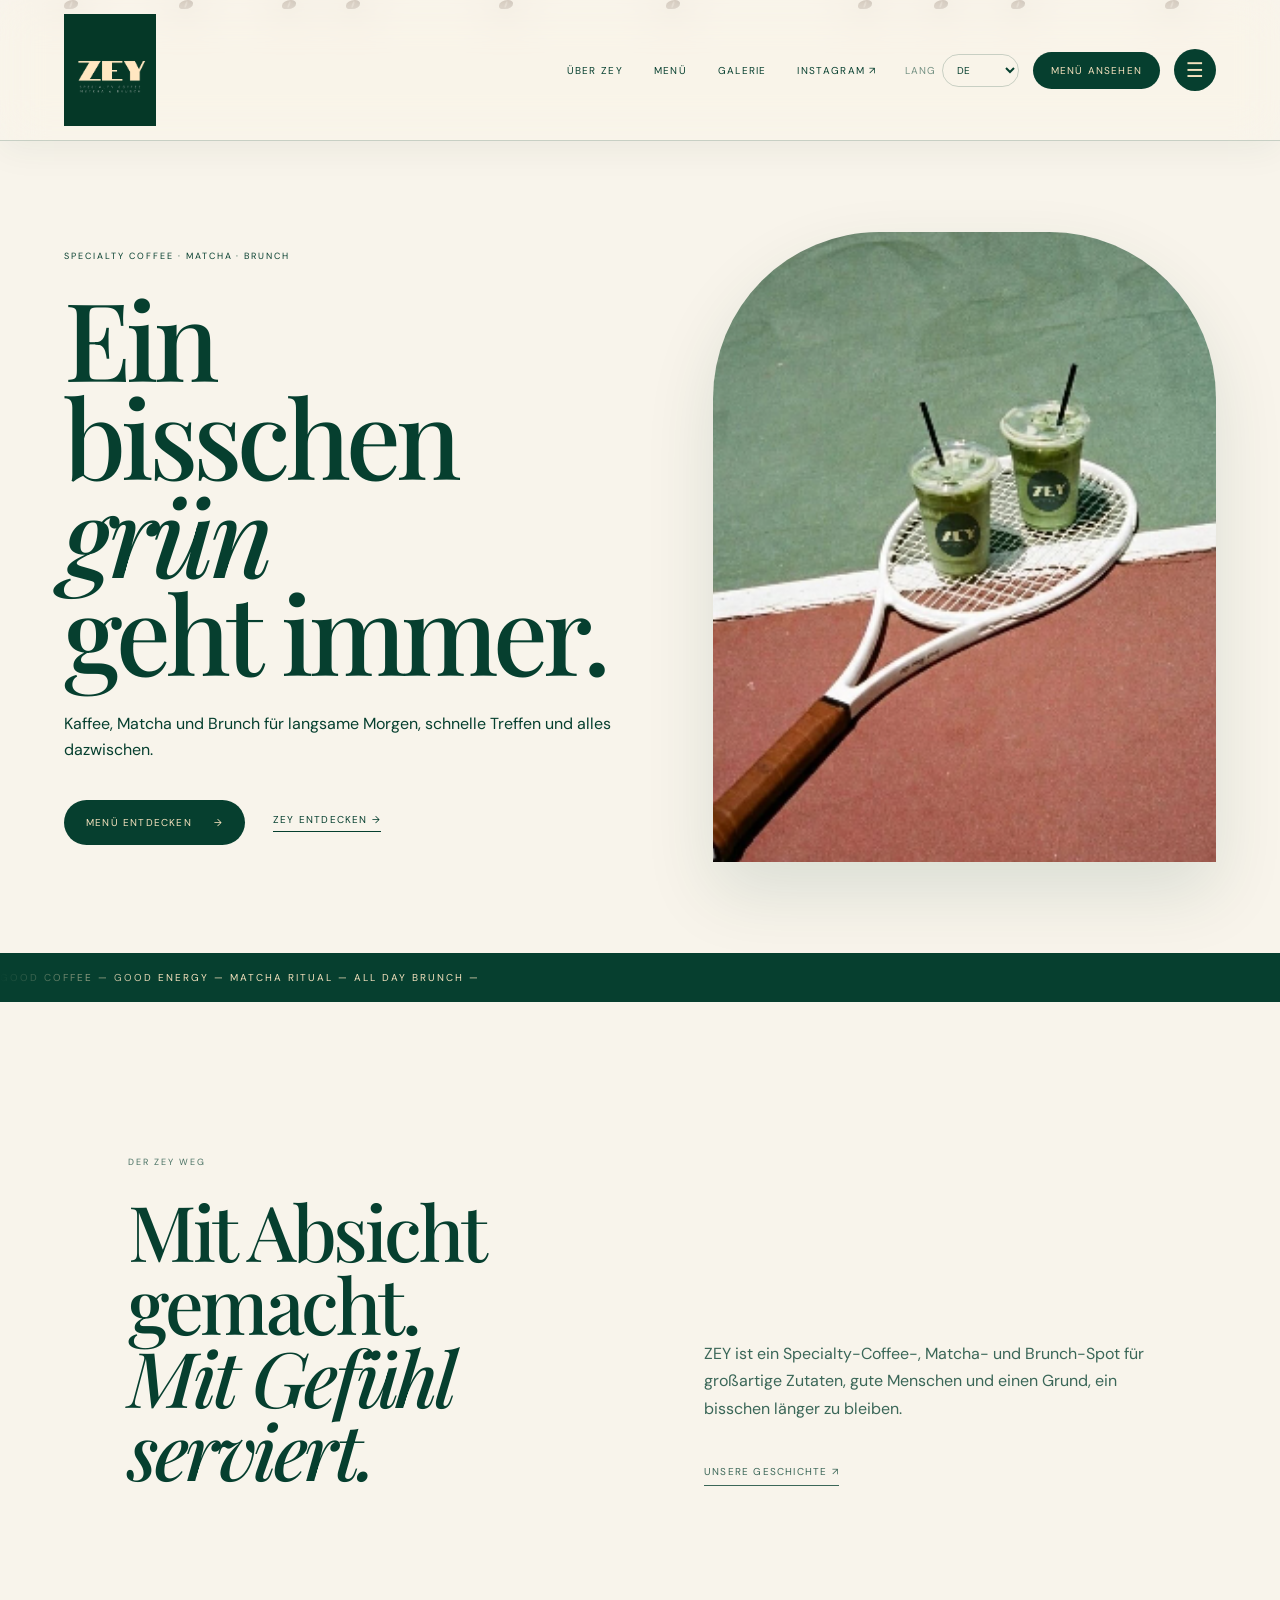
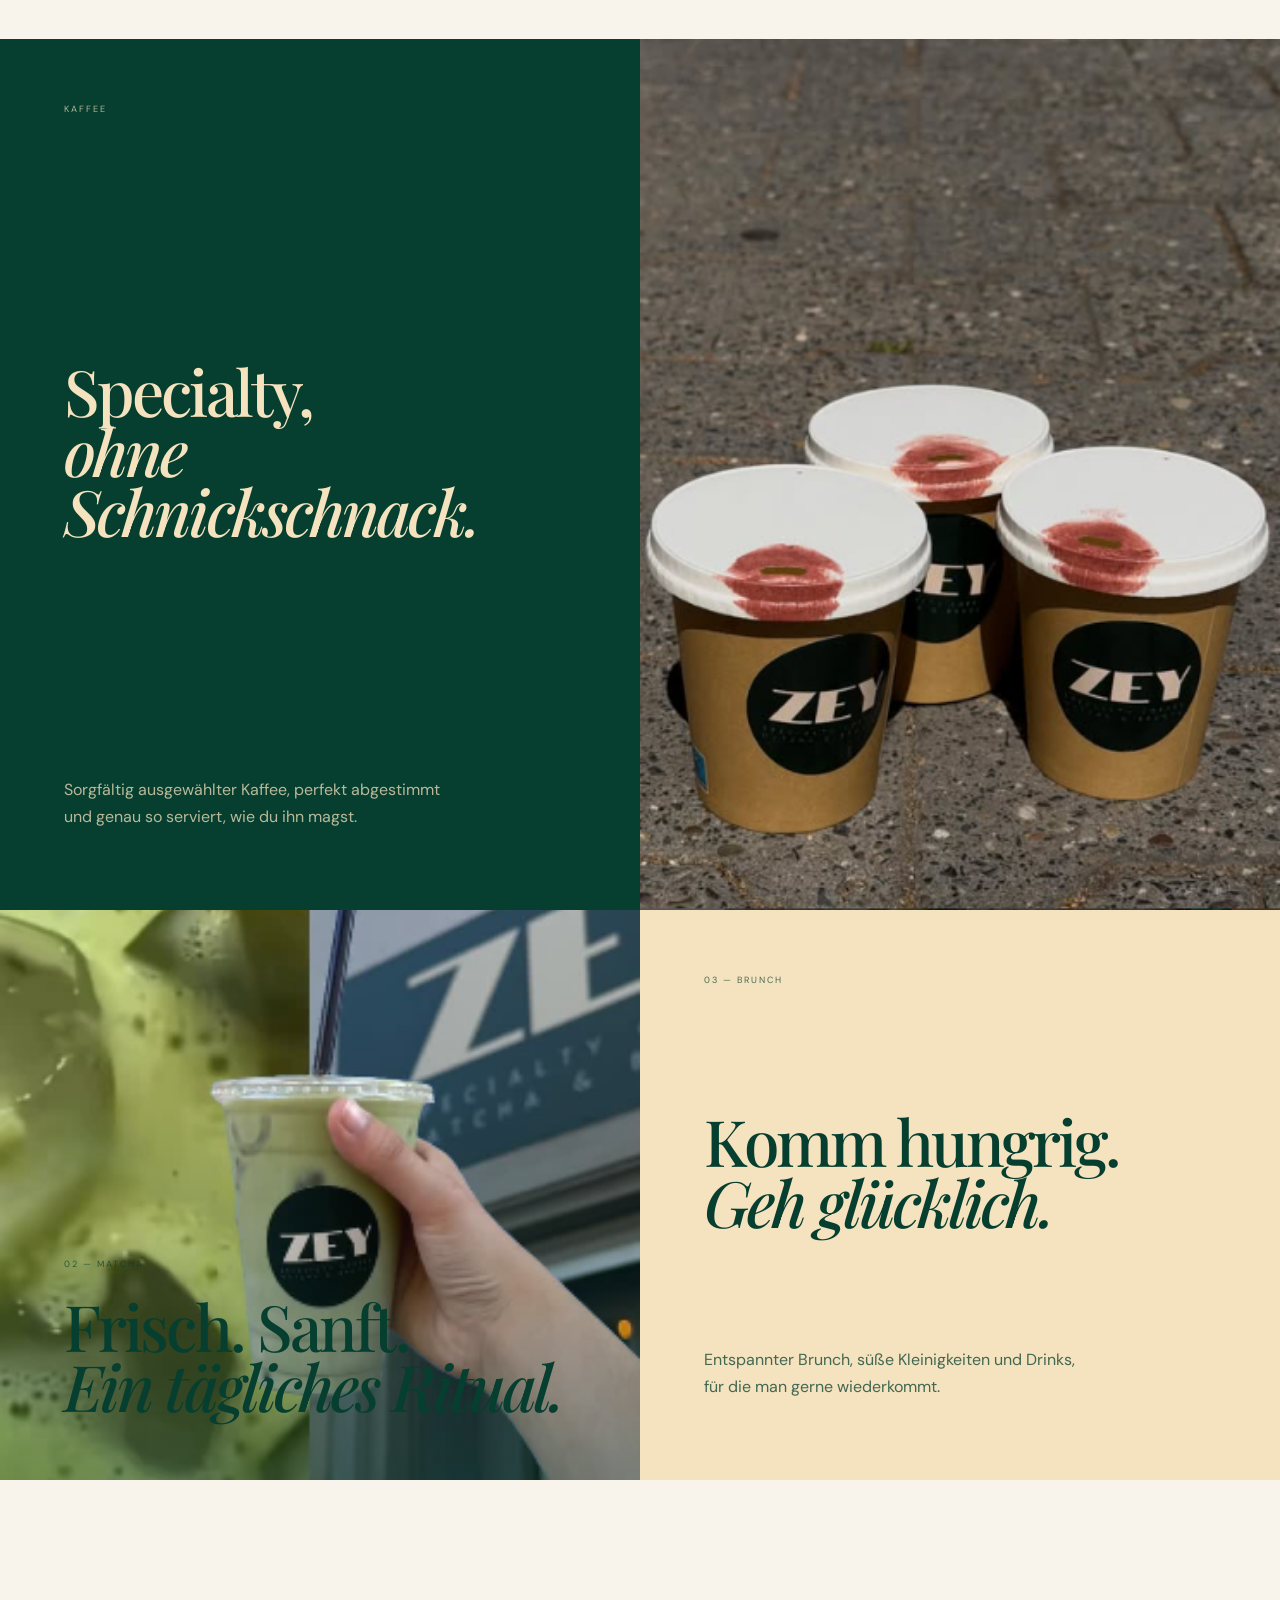
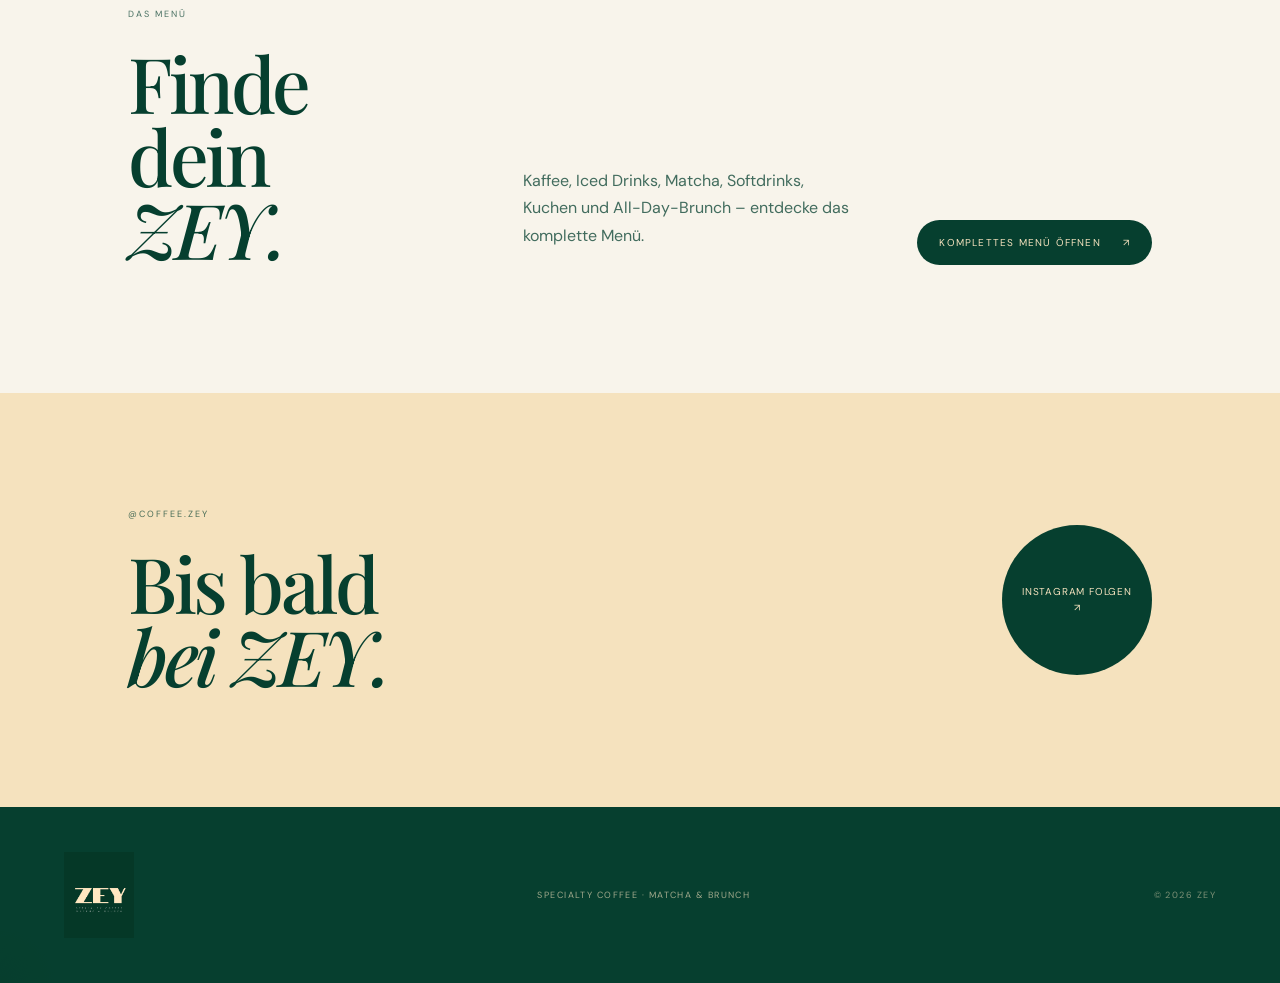
==== commit b8f8c08a: "Integrate expressive motion layer on ZEY homepage" ====
--- a/index.html
+++ b/index.html
@@ -1 +1 @@
-<!doctype html><html lang="de"><head><meta charset="UTF-8"><meta name="viewport" content="width=device-width,initial-scale=1,viewport-fit=cover"><title>ZEY — Specialty Coffee, Matcha & Brunch</title><meta name="description" content="ZEY — Specialty Coffee, Matcha & Brunch."><link rel="preconnect" href="https://fonts.googleapis.com"><link rel="preconnect" href="https://fonts.gstatic.com" crossorigin><link href="https://fonts.googleapis.com/css2?family=DM+Sans:wght@400;500;600&family=Playfair+Display:ital,wght@0,500;0,600;1,500&display=swap" rel="stylesheet"><link rel="stylesheet" href="style.css"></head><body><header class="nav"><a class="brand" href="index.html"><img src="assets/logo.png" alt="ZEY"></a><nav><a href="about.html" data-i18n="about">Über ZEY</a><a href="menu.html" data-i18n="menu">Menü</a><a href="gallery.html" data-i18n="gallery">Galerie</a><a href="https://www.instagram.com/coffee.zey/" target="_blank" rel="noreferrer" data-i18n="instagram">Instagram ↗</a></nav><div class="nav-actions"><label class="language"><span>LANG</span><select id="language" aria-label="Language"><option value="de">DE</option><option value="en">EN</option><option value="tr">TR</option><option value="zh">中文</option><option value="fr">FR</option><option value="es">ES</option></select></label><a class="nav-cta" href="menu.html" data-i18n="view">Menü ansehen</a><button class="menu-toggle" type="button" aria-label="Menü öffnen" aria-controls="sideMenu">☰</button></div></header><aside class="side-menu" id="sideMenu" aria-hidden="true"><div class="side-backdrop" data-close-menu></div><div class="side-panel"><button class="side-close" type="button" data-close-menu aria-label="Menü schließen">×</button><nav class="side-links"><a href="index.html" data-i18n="home">Startseite</a><a href="about.html" data-i18n="about">Über ZEY</a><a href="menu.html" data-i18n="menu">Menü</a><a href="gallery.html" data-i18n="gallery">Galerie</a><a href="https://www.instagram.com/coffee.zey/" target="_blank" rel="noreferrer" data-i18n="instagram">Instagram ↗</a></nav><label class="side-language"><span class="eyebrow">LANGUAGE</span><select id="languageSide" aria-label="Language"><option value="de">Deutsch</option><option value="en">English</option><option value="tr">Türkçe</option><option value="zh">中文</option><option value="fr">Français</option><option value="es">Español</option></select></label></div></aside><main><section class="hero"><div class="hero-copy"><p class="eyebrow">SPECIALTY COFFEE · MATCHA · BRUNCH</p><h1 data-i18n="hero">Ein bisschen <em>grün</em><br>geht immer.</h1><p class="lead" data-i18n="lead">Kaffee, Matcha und Brunch für langsame Morgen, schnelle Treffen und alles dazwischen.</p><div class="actions"><a class="button dark" href="menu.html"><span data-i18n="explore">Menü entdecken</span><span class="arrow">→</span></a><a class="text-link" href="about.html"><span data-i18n="discover">ZEY entdecken</span> <span class="arrow">→</span></a></div></div><div class="hero-image"><img src="assets/tennis.png" alt="ZEY Drinks auf dem Tennisplatz"></div></section><section class="marquee"><div>GOOD COFFEE — GOOD ENERGY — MATCHA RITUAL — ALL DAY BRUNCH — </div></section><section class="intro"><div><p class="eyebrow" data-i18n="way">DER ZEY WEG</p><h2 data-i18n="made">Mit Absicht gemacht.<br><em>Mit Gefühl serviert.</em></h2></div><div class="intro-text"><p data-i18n="intro">ZEY ist ein Specialty-Coffee-, Matcha- und Brunch-Spot für großartige Zutaten, gute Menschen und einen Grund, ein bisschen länger zu bleiben.</p><a class="text-link" href="about.html"><span data-i18n="story">Unsere Geschichte</span> <span class="arrow">↗</span></a></div></section><section class="feature-grid"><article class="feature feature-dark"><p class="eyebrow" data-i18n="coffee">KAFFEE</p><h3 data-i18n="coffeeTitle">Specialty,<br><em>ohne Schnickschnack.</em></h3><p data-i18n="coffeeText">Sorgfältig ausgewählter Kaffee, perfekt abgestimmt und genau so serviert, wie du ihn magst.</p></article><article class="feature feature-image"><img src="assets/cups.png" alt="ZEY Kaffeebecher"></article><article class="feature feature-matcha"><img src="assets/matcha-hand.png" alt="ZEY Matcha Latte"><div><p class="eyebrow">02 — <span data-i18n="matcha">MATCHA</span></p><h3 data-i18n="matchaTitle">Frisch. Sanft.<br><em>Ein tägliches Ritual.</em></h3></div></article><article class="feature feature-cream"><p class="eyebrow">03 — <span data-i18n="brunch">BRUNCH</span></p><h3 data-i18n="brunchTitle">Komm hungrig.<br><em>Geh glücklich.</em></h3><p data-i18n="brunchText">Entspannter Brunch, süße Kleinigkeiten und Drinks, für die man gerne wiederkommt.</p></article></section><section class="home-menu"><div><p class="eyebrow" data-i18n="menuLabel">DAS MENÜ</p><h2 data-i18n="menuTitle">Finde dein<br><em>ZEY.</em></h2></div><p class="home-menu-copy" data-i18n="menuText">Kaffee, Iced Drinks, Matcha, Softdrinks, Kuchen und All-Day-Brunch – entdecke das komplette Menü.</p><a class="button dark" href="menu.html"><span data-i18n="open">Komplettes Menü öffnen</span> <span class="arrow">↗</span></a></section><section class="social"><div><p class="eyebrow">@COFFEE.ZEY</p><h2 data-i18n="see">Bis bald<br><em>bei ZEY.</em></h2></div><a class="circle-button" href="https://www.instagram.com/coffee.zey/" target="_blank" rel="noreferrer"><span data-i18n="follow">Instagram folgen</span> <span class="arrow">↗</span></a></section></main><footer><img src="assets/logo.png" alt="ZEY"><p data-i18n="footer">SPECIALTY COFFEE · MATCHA & BRUNCH</p><span>© 2026 ZEY</span></footer><script src="lang.js"></script></body></html>+<!doctype html><html lang="de"><head><meta charset="UTF-8"><meta name="viewport" content="width=device-width,initial-scale=1,viewport-fit=cover"><title>ZEY — Specialty Coffee, Matcha & Brunch</title><meta name="description" content="ZEY — Specialty Coffee, Matcha & Brunch."><link rel="preconnect" href="https://fonts.googleapis.com"><link rel="preconnect" href="https://fonts.gstatic.com" crossorigin><link href="https://fonts.googleapis.com/css2?family=DM+Sans:wght@400;500;600&family=Playfair+Display:ital,wght@0,500;0,600;1,500&display=swap" rel="stylesheet"><link rel="stylesheet" href="style.css"></head><body><header class="nav"><a class="brand" href="index.html"><img src="assets/logo.png" alt="ZEY"></a><nav><a href="about.html" data-i18n="about">Über ZEY</a><a href="menu.html" data-i18n="menu">Menü</a><a href="gallery.html" data-i18n="gallery">Galerie</a><a href="https://www.instagram.com/coffee.zey/" target="_blank" rel="noreferrer" data-i18n="instagram">Instagram ↗</a></nav><div class="nav-actions"><label class="language"><span>LANG</span><select id="language" aria-label="Language"><option value="de">DE</option><option value="en">EN</option><option value="tr">TR</option><option value="zh">中文</option><option value="fr">FR</option><option value="es">ES</option></select></label><a class="nav-cta" href="menu.html" data-i18n="view">Menü ansehen</a><button class="menu-toggle" type="button" aria-label="Menü öffnen" aria-controls="sideMenu">☰</button></div></header><aside class="side-menu" id="sideMenu" aria-hidden="true"><div class="side-backdrop" data-close-menu></div><div class="side-panel"><button class="side-close" type="button" data-close-menu aria-label="Menü schließen">×</button><nav class="side-links"><a href="index.html" data-i18n="home">Startseite</a><a href="about.html" data-i18n="about">Über ZEY</a><a href="menu.html" data-i18n="menu">Menü</a><a href="gallery.html" data-i18n="gallery">Galerie</a><a href="https://www.instagram.com/coffee.zey/" target="_blank" rel="noreferrer" data-i18n="instagram">Instagram ↗</a></nav><label class="side-language"><span class="eyebrow">LANGUAGE</span><select id="languageSide" aria-label="Language"><option value="de">Deutsch</option><option value="en">English</option><option value="tr">Türkçe</option><option value="zh">中文</option><option value="fr">Français</option><option value="es">Español</option></select></label></div></aside><main><section class="hero"><div class="hero-copy"><p class="eyebrow">SPECIALTY COFFEE · MATCHA · BRUNCH</p><h1 data-i18n="hero">Ein bisschen <em>grün</em><br>geht immer.</h1><p class="lead" data-i18n="lead">Kaffee, Matcha und Brunch für langsame Morgen, schnelle Treffen und alles dazwischen.</p><div class="actions"><a class="button dark" href="menu.html"><span data-i18n="explore">Menü entdecken</span><span class="arrow">→</span></a><a class="text-link" href="about.html"><span data-i18n="discover">ZEY entdecken</span> <span class="arrow">→</span></a></div></div><div class="hero-image"><img src="assets/tennis.png" alt="ZEY Drinks auf dem Tennisplatz"></div></section><section class="marquee"><div>GOOD COFFEE — GOOD ENERGY — MATCHA RITUAL — ALL DAY BRUNCH — </div></section><section class="intro"><div><p class="eyebrow" data-i18n="way">DER ZEY WEG</p><h2 data-i18n="made">Mit Absicht gemacht.<br><em>Mit Gefühl serviert.</em></h2></div><div class="intro-text"><p data-i18n="intro">ZEY ist ein Specialty-Coffee-, Matcha- und Brunch-Spot für großartige Zutaten, gute Menschen und einen Grund, ein bisschen länger zu bleiben.</p><a class="text-link" href="about.html"><span data-i18n="story">Unsere Geschichte</span> <span class="arrow">↗</span></a></div></section><section class="feature-grid"><article class="feature feature-dark"><p class="eyebrow" data-i18n="coffee">KAFFEE</p><h3 data-i18n="coffeeTitle">Specialty,<br><em>ohne Schnickschnack.</em></h3><p data-i18n="coffeeText">Sorgfältig ausgewählter Kaffee, perfekt abgestimmt und genau so serviert, wie du ihn magst.</p></article><article class="feature feature-image"><img src="assets/cups.png" alt="ZEY Kaffeebecher"></article><article class="feature feature-matcha"><img src="assets/matcha-hand.png" alt="ZEY Matcha Latte"><div><p class="eyebrow">02 — <span data-i18n="matcha">MATCHA</span></p><h3 data-i18n="matchaTitle">Frisch. Sanft.<br><em>Ein tägliches Ritual.</em></h3></div></article><article class="feature feature-cream"><p class="eyebrow">03 — <span data-i18n="brunch">BRUNCH</span></p><h3 data-i18n="brunchTitle">Komm hungrig.<br><em>Geh glücklich.</em></h3><p data-i18n="brunchText">Entspannter Brunch, süße Kleinigkeiten und Drinks, für die man gerne wiederkommt.</p></article></section><section class="home-menu"><div><p class="eyebrow" data-i18n="menuLabel">DAS MENÜ</p><h2 data-i18n="menuTitle">Finde dein<br><em>ZEY.</em></h2></div><p class="home-menu-copy" data-i18n="menuText">Kaffee, Iced Drinks, Matcha, Softdrinks, Kuchen und All-Day-Brunch – entdecke das komplette Menü.</p><a class="button dark" href="menu.html"><span data-i18n="open">Komplettes Menü öffnen</span> <span class="arrow">↗</span></a></section><section class="social"><div><p class="eyebrow">@COFFEE.ZEY</p><h2 data-i18n="see">Bis bald<br><em>bei ZEY.</em></h2></div><a class="circle-button" href="https://www.instagram.com/coffee.zey/" target="_blank" rel="noreferrer"><span data-i18n="follow">Instagram folgen</span> <span class="arrow">↗</span></a></section></main><footer><img src="assets/logo.png" alt="ZEY"><p data-i18n="footer">SPECIALTY COFFEE · MATCHA & BRUNCH</p><span>© 2026 ZEY</span></footer><script src="lang.js"></script><script src="motion.js"></script></body></html>
--- a/style.css
+++ b/style.css
@@ -1 +1 @@
-:root{--green:#063f2f;--cream:#f5e2be;--ink:#10382d;--paper:#f8f4eb;--line:rgba(6,63,47,.2);--sans:'DM Sans',system-ui,-apple-system,BlinkMacSystemFont,'Segoe UI',sans-serif;--serif:'Playfair Display',Georgia,'Times New Roman',serif}*{box-sizing:border-box}html{scroll-behavior:smooth;-webkit-text-size-adjust:100%}body{margin:0;background:var(--paper);color:var(--green);font-family:var(--sans);overflow-x:hidden}img{max-width:100%;height:auto}a{color:inherit;text-decoration:none}button,select{font:inherit}.nav{min-height:88px;padding:14px 5vw;display:flex;align-items:center;gap:28px;border-bottom:1px solid var(--line);position:sticky;top:0;background:rgba(248,244,235,.96);backdrop-filter:blur(14px);z-index:100}.brand{flex:0 0 auto}.brand img{width:92px;display:block}.nav nav{display:flex;align-items:center;gap:clamp(16px,2.4vw,34px);margin-left:auto;font-size:clamp(10px,.75vw,12px);letter-spacing:.13em;text-transform:uppercase}.nav nav a{white-space:nowrap;transition:opacity .2s}.nav nav a:hover,.nav nav a.active{opacity:.5}.nav-actions{display:flex;align-items:center;gap:14px;flex:0 0 auto}.language{display:flex;align-items:center;gap:5px;font-size:10px;letter-spacing:.12em}.language span{opacity:.55}.language select{border:1px solid var(--line);border-radius:999px;padding:8px 25px 8px 10px;background:transparent;color:var(--green);cursor:pointer;outline:none}.nav-cta{background:var(--green);color:var(--cream);padding:12px 18px;border-radius:100px;font-size:10px;letter-spacing:.12em;text-transform:uppercase;white-space:nowrap}.menu-toggle{display:none;border:0;background:var(--green);color:var(--cream);width:42px;height:42px;border-radius:50%;font-size:20px;line-height:1;cursor:pointer}.side-menu{position:fixed;inset:0;visibility:hidden;z-index:200}.side-menu.open{visibility:visible}.side-backdrop{position:absolute;inset:0;background:rgba(0,0,0,.35);opacity:0;transition:opacity .25s}.side-menu.open .side-backdrop{opacity:1}.side-panel{position:absolute;right:0;top:0;height:100%;width:min(88vw,390px);background:var(--green);color:var(--cream);padding:28px;transform:translateX(100%);transition:transform .3s ease;display:flex;flex-direction:column}.side-menu.open .side-panel{transform:none}.side-close{align-self:flex-end;border:0;background:none;color:inherit;font-size:28px;cursor:pointer}.side-links{display:flex;flex-direction:column;margin-top:35px}.side-links a{font-family:var(--serif);font-size:clamp(30px,8vw,48px);padding:12px 0;border-bottom:1px solid rgba(245,226,190,.18)}.side-language{margin-top:auto}.side-language select{width:100%;background:transparent;color:var(--cream);border:1px solid rgba(245,226,190,.35);border-radius:999px;padding:13px}.arrow{display:inline-block;font-style:normal;transition:transform .2s ease}.button:hover .arrow,.text-link:hover .arrow,.circle-button:hover .arrow{transform:translateX(4px)}.hero{min-height:calc(100svh - 88px);padding:clamp(45px,6vw,90px) 5vw;display:grid;grid-template-columns:minmax(0,1fr) minmax(280px,.9fr);gap:clamp(35px,7vw,110px);align-items:center}.hero-copy{max-width:720px}.eyebrow{font-size:clamp(9px,.7vw,11px);letter-spacing:.22em;text-transform:uppercase;margin:0 0 26px;opacity:.72}.hero h1,h1,h2,h3{font-family:var(--serif);font-weight:500;letter-spacing:-.045em;overflow-wrap:anywhere}.hero h1{font-size:clamp(52px,8.5vw,132px);line-height:.9;margin:0 0 32px}.lead{font-size:clamp(16px,1.25vw,19px);line-height:1.6;max-width:560px;opacity:.76}.actions{display:flex;align-items:center;flex-wrap:wrap;gap:20px 28px;margin-top:38px}.button{display:inline-flex;gap:22px;align-items:center;padding:16px 22px;border-radius:100px;font-size:10px;letter-spacing:.12em;text-transform:uppercase}.button.dark{background:var(--green);color:var(--cream)}.button.cream{background:var(--cream);color:var(--green);margin-top:42px}.text-link{font-size:10px;letter-spacing:.12em;text-transform:uppercase;border-bottom:1px solid currentColor;padding-bottom:5px}.hero-image{height:min(650px,70svh);min-height:420px;overflow:hidden;border-radius:clamp(90px,13vw,180px) clamp(90px,13vw,180px) 0 0}.hero-image img{width:100%;height:100%;object-fit:cover;display:block}.marquee{background:var(--green);color:var(--cream);overflow:hidden;white-space:nowrap;padding:18px 0;font-size:10px;letter-spacing:.2em}.marquee div{animation:scroll 24s linear infinite;width:max-content}@keyframes scroll{to{transform:translateX(-30%)}}.intro{padding:clamp(80px,12vw,170px) 10vw;display:grid;grid-template-columns:minmax(0,1fr) minmax(0,1fr);gap:clamp(45px,10vw,150px);align-items:end}.intro h2,.home-menu h2,.social h2,.about-copy h2{font-size:clamp(44px,6vw,90px);line-height:.95;margin:0}.intro-text{max-width:520px;font-size:clamp(16px,1.25vw,19px);line-height:1.7;opacity:.78}.intro-text .text-link{display:inline-block;margin-top:25px}.feature-grid{display:grid;grid-template-columns:1fr 1fr}.feature{min-height:570px;padding:5vw;display:flex;flex-direction:column;justify-content:space-between}.feature-dark{background:var(--green);color:var(--cream)}.feature h3{font-size:clamp(40px,5vw,78px);line-height:.94;margin:0}.feature p:last-child{max-width:390px;line-height:1.65;opacity:.75}.feature-image{padding:0}.feature-image img,.feature-matcha img{width:100%;height:100%;object-fit:cover}.feature-matcha{padding:0;position:relative;overflow:hidden;background:#d8e1c7;color:var(--green)}.feature-matcha img{position:absolute;inset:0}.feature-matcha div{position:relative;z-index:1;padding:5vw;min-height:570px;display:flex;flex-direction:column;justify-content:flex-end;background:linear-gradient(transparent 35%,rgba(6,63,47,.4))}.feature-cream{background:var(--cream)}.home-menu{padding:10vw;display:grid;grid-template-columns:minmax(0,1fr) minmax(0,1fr) auto;gap:5vw;align-items:end}.home-menu-copy{max-width:400px;line-height:1.7;opacity:.75}.menu-page{background:var(--green);color:var(--cream);padding:clamp(65px,8vw,120px) 10vw 10vw}.menu-intro{display:flex;justify-content:space-between;align-items:end;gap:6vw;margin-bottom:5vw}.menu-intro h2{font-size:clamp(45px,6vw,90px);line-height:.92;margin:0}.menu-columns{display:grid;grid-template-columns:repeat(3,minmax(0,1fr));gap:clamp(35px,7vw,100px)}.menu-columns h4{font-size:10px;letter-spacing:.22em;border-bottom:1px solid rgba(245,226,190,.3);padding-bottom:18px}.menu-item{display:flex;justify-content:space-between;gap:18px;padding:16px 0;border-bottom:1px solid rgba(245,226,190,.12);font-size:clamp(13px,1vw,15px)}.menu-item span{overflow-wrap:anywhere}.menu-item b,.brunch-row>b{font-weight:400;white-space:nowrap}.menu-divider{height:1px;background:rgba(245,226,190,.22);margin:clamp(60px,8vw,120px) 0}.brunch-list{max-width:950px}.brunch-row{display:flex;justify-content:space-between;gap:30px;padding:24px 0;border-bottom:1px solid rgba(245,226,190,.12)}.brunch-row strong{font-size:11px;letter-spacing:.1em}.brunch-row p{font-size:11px;line-height:1.55;opacity:.65;margin:8px 0 0}.page-hero{padding:clamp(75px,10vw,150px) 10vw clamp(65px,8vw,120px);min-height:55svh;display:flex;flex-direction:column;justify-content:center}.page-hero h1{font-size:clamp(52px,9vw,130px);line-height:.88;margin:0 0 35px}.about-copy{padding:10vw;display:grid;grid-template-columns:minmax(0,1fr) minmax(0,1fr);gap:12vw;align-items:start}.about-copy h2{margin:0}.about-copy>div:last-child{max-width:560px;font-size:clamp(16px,1.2vw,19px);line-height:1.75;opacity:.78}.about-copy .button{margin-top:20px}.quote{background:var(--green);color:var(--cream);padding:12vw 10vw}.quote p{font-family:var(--serif);font-size:clamp(42px,9vw,130px);line-height:.86;letter-spacing:-.05em;margin:0}.gallery{padding:11vw 5vw}.gallery-title{text-align:center;margin-bottom:7vw}.gallery-grid{display:grid;grid-template-columns:1fr 1.25fr 1fr;gap:18px;align-items:start}.gallery-grid img{width:100%;height:430px;object-fit:cover}.gallery-grid .tall{height:590px}.gallery-page{padding-top:0}.gallery-page .gallery-grid{grid-template-columns:repeat(2,minmax(0,1fr));max-width:1100px;margin:auto}.gallery-page .gallery-grid img{height:520px}.gallery-page .gallery-grid .tall{height:700px}.social{background:var(--cream);padding:9vw 10vw;display:flex;align-items:center;justify-content:space-between;gap:40px}.circle-button{width:150px;height:150px;border-radius:50%;background:var(--green);color:var(--cream);display:grid;place-content:center;text-align:center;font-size:10px;letter-spacing:.08em;text-transform:uppercase;line-height:1.6;padding:18px}.circle-button:hover{transform:scale(1.03)}footer{background:var(--green);color:var(--cream);padding:45px 5vw;display:flex;align-items:center;justify-content:space-between;gap:25px;font-size:9px;letter-spacing:.16em}footer img{width:70px}footer p{opacity:.65;text-align:center}footer span{opacity:.5;white-space:nowrap}@media(max-width:1050px){.nav{gap:15px}.nav nav{gap:15px}.nav-cta{display:none}.hero{grid-template-columns:1fr .85fr}.hero-image{min-height:380px}.home-menu{grid-template-columns:1fr 1fr}.home-menu .button{grid-column:1/-1;justify-self:start}}@media(max-width:800px){.nav{min-height:72px;padding:12px 18px}.nav nav{display:none}.nav-actions{margin-left:auto}.language span{display:none}.language select{padding:9px 23px 9px 10px}.menu-toggle{display:block}.hero{min-height:auto;grid-template-columns:1fr;padding:55px 20px 35px;gap:42px}.hero h1{font-size:clamp(50px,16vw,92px);letter-spacing:-.05em}.hero-image{height:520px;min-height:0;border-radius:100px 100px 0 0}.intro{grid-template-columns:1fr;padding:85px 20px;gap:45px}.feature-grid{grid-template-columns:1fr}.feature{min-height:470px;padding:42px 20px}.feature-matcha div{min-height:470px;padding:42px 20px}.home-menu{grid-template-columns:1fr;padding:80px 20px;gap:28px}.home-menu .button{grid-column:auto}.menu-page{padding:65px 20px 80px}.page-hero{padding:75px 20px 65px;min-height:55svh}.page-hero h1{font-size:clamp(50px,16vw,92px)}.menu-intro{display:block;margin-bottom:45px}.menu-intro h2{font-size:clamp(46px,14vw,80px)}.menu-columns{grid-template-columns:1fr;gap:38px}.menu-divider{margin:60px 0}.brunch-row{gap:18px}.brunch-row strong{font-size:10px}.about-copy{grid-template-columns:1fr;padding:80px 20px;gap:45px}.quote{padding:80px 20px}.gallery{padding:75px 20px}.gallery-grid,.gallery-page .gallery-grid{grid-template-columns:1fr 1fr;gap:9px}.gallery-grid img,.gallery-page .gallery-grid img{height:280px}.gallery-grid .tall,.gallery-page .gallery-grid .tall{height:400px}.social{padding:75px 20px;align-items:flex-start}.circle-button{width:120px;height:120px;flex:0 0 120px;font-size:9px}footer{padding:30px 20px;flex-wrap:wrap}footer p{order:3;width:100%;text-align:left}}@media(max-width:430px){.brand img{width:72px}.nav-actions{gap:7px}.language select{font-size:9px}.menu-toggle{width:38px;height:38px}.hero h1,.page-hero h1{font-size:clamp(46px,15.5vw,72px)}.lead{font-size:15px}.button{padding:14px 18px}.hero-image{height:430px;border-radius:80px 80px 0 0}.intro h2,.home-menu h2,.social h2,.about-copy h2{font-size:clamp(40px,12.5vw,60px)}.feature h3{font-size:clamp(38px,11vw,58px)}.gallery-grid img,.gallery-page .gallery-grid img{height:230px}.gallery-grid .tall,.gallery-page .gallery-grid .tall{height:330px}.brunch-row{gap:12px}.brunch-row p{font-size:10px}.circle-button{width:105px;height:105px;flex-basis:105px}footer{font-size:8px}}+:root{--green:#063f2f;--cream:#f5e2be;--ink:#10382d;--paper:#f8f4eb;--line:rgba(6,63,47,.2);--sans:'DM Sans',system-ui,-apple-system,BlinkMacSystemFont,'Segoe UI',sans-serif;--serif:'Playfair Display',Georgia,'Times New Roman',serif}*{box-sizing:border-box}html{scroll-behavior:smooth;-webkit-text-size-adjust:100%}body{margin:0;background:var(--paper);color:var(--green);font-family:var(--sans);overflow-x:hidden}img{max-width:100%;height:auto}a{color:inherit;text-decoration:none}button,select{font:inherit}.nav{min-height:88px;padding:14px 5vw;display:flex;align-items:center;gap:28px;border-bottom:1px solid var(--line);position:sticky;top:0;background:rgba(248,244,235,.96);backdrop-filter:blur(14px);z-index:100}.brand{flex:0 0 auto}.brand img{width:92px;display:block}.nav nav{display:flex;align-items:center;gap:clamp(16px,2.4vw,34px);margin-left:auto;font-size:clamp(10px,.75vw,12px);letter-spacing:.13em;text-transform:uppercase}.nav nav a{white-space:nowrap;transition:opacity .2s}.nav nav a:hover,.nav nav a.active{opacity:.5}.nav-actions{display:flex;align-items:center;gap:14px;flex:0 0 auto}.language{display:flex;align-items:center;gap:5px;font-size:10px;letter-spacing:.12em}.language span{opacity:.55}.language select{border:1px solid var(--line);border-radius:999px;padding:8px 25px 8px 10px;background:transparent;color:var(--green);cursor:pointer;outline:none}.nav-cta{background:var(--green);color:var(--cream);padding:12px 18px;border-radius:100px;font-size:10px;letter-spacing:.12em;text-transform:uppercase;white-space:nowrap}.menu-toggle{display:inline-flex;align-items:center;justify-content:center;border:0;background:var(--green);color:var(--cream);width:42px;height:42px;border-radius:50%;font-size:20px;line-height:1;cursor:pointer}.side-menu{position:fixed;inset:0;visibility:hidden;z-index:200}.side-menu.open{visibility:visible}.side-backdrop{position:absolute;inset:0;background:rgba(0,0,0,.35);opacity:0;transition:opacity .25s}.side-menu.open .side-backdrop{opacity:1}.side-panel{position:absolute;right:0;top:0;height:100%;width:min(88vw,390px);background:var(--green);color:var(--cream);padding:28px;transform:translateX(100%);transition:transform .3s ease;display:flex;flex-direction:column}.side-menu.open .side-panel{transform:none}.side-close{align-self:flex-end;border:0;background:none;color:inherit;font-size:28px;cursor:pointer}.side-links{display:flex;flex-direction:column;margin-top:35px}.side-links a{font-family:var(--serif);font-size:clamp(30px,8vw,48px);padding:12px 0;border-bottom:1px solid rgba(245,226,190,.18)}.side-language{margin-top:auto}.side-language select{width:100%;background:transparent;color:var(--cream);border:1px solid rgba(245,226,190,.35);border-radius:999px;padding:13px}.arrow{display:inline-block;font-style:normal;transition:transform .2s ease}.button:hover .arrow,.text-link:hover .arrow,.circle-button:hover .arrow{transform:translateX(4px)}.hero{min-height:calc(100svh - 88px);padding:clamp(45px,6vw,90px) 5vw;display:grid;grid-template-columns:minmax(0,1fr) minmax(280px,.9fr);gap:clamp(35px,7vw,110px);align-items:center}.hero-copy{max-width:720px}.eyebrow{font-size:clamp(9px,.7vw,11px);letter-spacing:.22em;text-transform:uppercase;margin:0 0 26px;opacity:.72}.hero h1,h1,h2,h3{font-family:var(--serif);font-weight:500;letter-spacing:-.045em;overflow-wrap:anywhere}.hero h1{font-size:clamp(52px,8.5vw,132px);line-height:.9;margin:0 0 32px}.lead{font-size:clamp(16px,1.25vw,19px);line-height:1.6;max-width:560px;opacity:.76}.actions{display:flex;align-items:center;flex-wrap:wrap;gap:20px 28px;margin-top:38px}.button{display:inline-flex;gap:22px;align-items:center;padding:16px 22px;border-radius:100px;font-size:10px;letter-spacing:.12em;text-transform:uppercase}.button.dark{background:var(--green);color:var(--cream)}.button.cream{background:var(--cream);color:var(--green);margin-top:42px}.text-link{font-size:10px;letter-spacing:.12em;text-transform:uppercase;border-bottom:1px solid currentColor;padding-bottom:5px}.hero-image{height:min(650px,70svh);min-height:420px;overflow:hidden;border-radius:clamp(90px,13vw,180px) clamp(90px,13vw,180px) 0 0}.hero-image img{width:100%;height:100%;object-fit:cover;display:block}.marquee{background:var(--green);color:var(--cream);overflow:hidden;white-space:nowrap;padding:18px 0;font-size:10px;letter-spacing:.2em}.marquee div{animation:scroll 24s linear infinite;width:max-content}@keyframes scroll{to{transform:translateX(-30%)}}.intro{padding:clamp(80px,12vw,170px) 10vw;display:grid;grid-template-columns:minmax(0,1fr) minmax(0,1fr);gap:clamp(45px,10vw,150px);align-items:end}.intro h2,.home-menu h2,.social h2,.about-copy h2{font-size:clamp(44px,6vw,90px);line-height:.95;margin:0}.intro-text{max-width:520px;font-size:clamp(16px,1.25vw,19px);line-height:1.7;opacity:.78}.intro-text .text-link{display:inline-block;margin-top:25px}.feature-grid{display:grid;grid-template-columns:1fr 1fr}.feature{min-height:570px;padding:5vw;display:flex;flex-direction:column;justify-content:space-between}.feature-dark{background:var(--green);color:var(--cream)}.feature h3{font-size:clamp(40px,5vw,78px);line-height:.94;margin:0}.feature p:last-child{max-width:390px;line-height:1.65;opacity:.75}.feature-image{padding:0}.feature-image img,.feature-matcha img{width:100%;height:100%;object-fit:cover}.feature-matcha{padding:0;position:relative;overflow:hidden;background:#d8e1c7;color:var(--green)}.feature-matcha img{position:absolute;inset:0}.feature-matcha div{position:relative;z-index:1;padding:5vw;min-height:570px;display:flex;flex-direction:column;justify-content:flex-end;background:linear-gradient(transparent 35%,rgba(6,63,47,.4))}.feature-cream{background:var(--cream)}.home-menu{padding:10vw;display:grid;grid-template-columns:minmax(0,1fr) minmax(0,1fr) auto;gap:5vw;align-items:end}.home-menu-copy{max-width:400px;line-height:1.7;opacity:.75}.menu-page{background:var(--green);color:var(--cream);padding:clamp(65px,8vw,120px) 10vw 10vw}.menu-intro{display:flex;justify-content:space-between;align-items:end;gap:6vw;margin-bottom:5vw}.menu-intro h2{font-size:clamp(45px,6vw,90px);line-height:.92;margin:0}.menu-columns{display:grid;grid-template-columns:repeat(3,minmax(0,1fr));gap:clamp(35px,7vw,100px)}.menu-columns h4{font-size:10px;letter-spacing:.22em;border-bottom:1px solid rgba(245,226,190,.3);padding-bottom:18px}.menu-item{display:flex;justify-content:space-between;gap:18px;padding:16px 0;border-bottom:1px solid rgba(245,226,190,.12);font-size:clamp(13px,1vw,15px)}.menu-item span{overflow-wrap:anywhere}.menu-item b,.brunch-row>b{font-weight:400;white-space:nowrap}.menu-divider{height:1px;background:rgba(245,226,190,.22);margin:clamp(60px,8vw,120px) 0}.brunch-list{max-width:950px}.brunch-row{display:flex;justify-content:space-between;gap:30px;padding:24px 0;border-bottom:1px solid rgba(245,226,190,.12)}.brunch-row strong{font-size:11px;letter-spacing:.1em}.brunch-row p{font-size:11px;line-height:1.55;opacity:.65;margin:8px 0 0}.page-hero{padding:clamp(75px,10vw,150px) 10vw clamp(65px,8vw,120px);min-height:55svh;display:flex;flex-direction:column;justify-content:center}.page-hero h1{font-size:clamp(52px,9vw,130px);line-height:.88;margin:0 0 35px}.about-copy{padding:10vw;display:grid;grid-template-columns:minmax(0,1fr) minmax(0,1fr);gap:12vw;align-items:start}.about-copy h2{margin:0}.about-copy>div:last-child{max-width:560px;font-size:clamp(16px,1.2vw,19px);line-height:1.75;opacity:.78}.about-copy .button{margin-top:20px}.quote{background:var(--green);color:var(--cream);padding:12vw 10vw}.quote p{font-family:var(--serif);font-size:clamp(42px,9vw,130px);line-height:.86;letter-spacing:-.05em;margin:0}.gallery{padding:11vw 5vw}.gallery-grid{display:grid;grid-template-columns:1fr 1.25fr 1fr;gap:18px;align-items:start}.gallery-grid img{width:100%;height:430px;object-fit:cover}.gallery-grid .tall{height:590px}.gallery-page{padding-top:0}.gallery-page .gallery-grid{grid-template-columns:repeat(2,minmax(0,1fr));max-width:1100px;margin:auto}.gallery-page .gallery-grid img{height:520px}.gallery-page .gallery-grid .tall{height:700px}.social{background:var(--cream);padding:9vw 10vw;display:flex;align-items:center;justify-content:space-between;gap:40px}.circle-button{width:150px;height:150px;border-radius:50%;background:var(--green);color:var(--cream);display:grid;place-content:center;text-align:center;font-size:10px;letter-spacing:.08em;text-transform:uppercase;line-height:1.6;padding:18px}.circle-button:hover{transform:scale(1.03)}footer{background:var(--green);color:var(--cream);padding:45px 5vw;display:flex;align-items:center;justify-content:space-between;gap:25px;font-size:9px;letter-spacing:.16em}footer img{width:70px}footer p{opacity:.65;text-align:center}footer span{opacity:.5;white-space:nowrap}@media(max-width:1050px){.nav{gap:15px}.nav nav{gap:15px}.nav-cta{display:none}.hero{grid-template-columns:1fr .85fr}.hero-image{min-height:380px}.home-menu{grid-template-columns:1fr 1fr}.home-menu .button{grid-column:1/-1;justify-self:start}}@media(max-width:800px){.nav{min-height:72px;padding:12px 18px}.nav nav{display:none}.nav-actions{margin-left:auto}.language span{display:none}.language select{padding:9px 23px 9px 10px}.hero{min-height:auto;grid-template-columns:1fr;padding:55px 20px 35px;gap:42px}.hero h1{font-size:clamp(50px,16vw,92px);letter-spacing:-.05em}.hero-image{height:520px;min-height:0;border-radius:100px 100px 0 0}.intro{grid-template-columns:1fr;padding:85px 20px;gap:45px}.feature-grid{grid-template-columns:1fr}.feature{min-height:470px;padding:42px 20px}.feature-matcha div{min-height:470px;padding:42px 20px}.home-menu{grid-template-columns:1fr;padding:80px 20px;gap:28px}.home-menu .button{grid-column:auto}.menu-page{padding:65px 20px 80px}.page-hero{padding:75px 20px 65px;min-height:55svh}.page-hero h1{font-size:clamp(50px,16vw,92px)}.menu-intro{display:block;margin-bottom:45px}.menu-intro h2{font-size:clamp(46px,14vw,80px)}.menu-columns{grid-template-columns:1fr;gap:38px}.menu-divider{margin:60px 0}.brunch-row{gap:18px}.brunch-row strong{font-size:10px}.about-copy{grid-template-columns:1fr;padding:80px 20px;gap:45px}.quote{padding:80px 20px}.gallery{padding:75px 20px}.gallery-grid,.gallery-page .gallery-grid{grid-template-columns:1fr 1fr;gap:9px}.gallery-grid img,.gallery-page .gallery-grid img{height:280px}.gallery-grid .tall,.gallery-page .gallery-grid .tall{height:400px}.social{padding:75px 20px;align-items:flex-start}.circle-button{width:120px;height:120px;flex:0 0 120px;font-size:9px}footer{padding:30px 20px;flex-wrap:wrap}footer p{order:3;width:100%;text-align:left}}@media(max-width:430px){.brand img{width:72px}.nav-actions{gap:7px}.language select{font-size:9px}.menu-toggle{width:38px;height:38px}.hero h1,.page-hero h1{font-size:clamp(46px,15.5vw,72px)}.lead{font-size:15px}.button{padding:14px 18px}.hero-image{height:430px;border-radius:80px 80px 0 0}.intro h2,.home-menu h2,.social h2,.about-copy h2{font-size:clamp(40px,12.5vw,60px)}.feature h3{font-size:clamp(38px,11vw,58px)}.gallery-grid img,.gallery-page .gallery-grid img{height:230px}.gallery-grid .tall,.gallery-page .gallery-grid .tall{height:330px}.brunch-row{gap:12px}.brunch-row p{font-size:10px}.circle-button{width:105px;height:105px;flex-basis:105px}footer{font-size:8px}}
